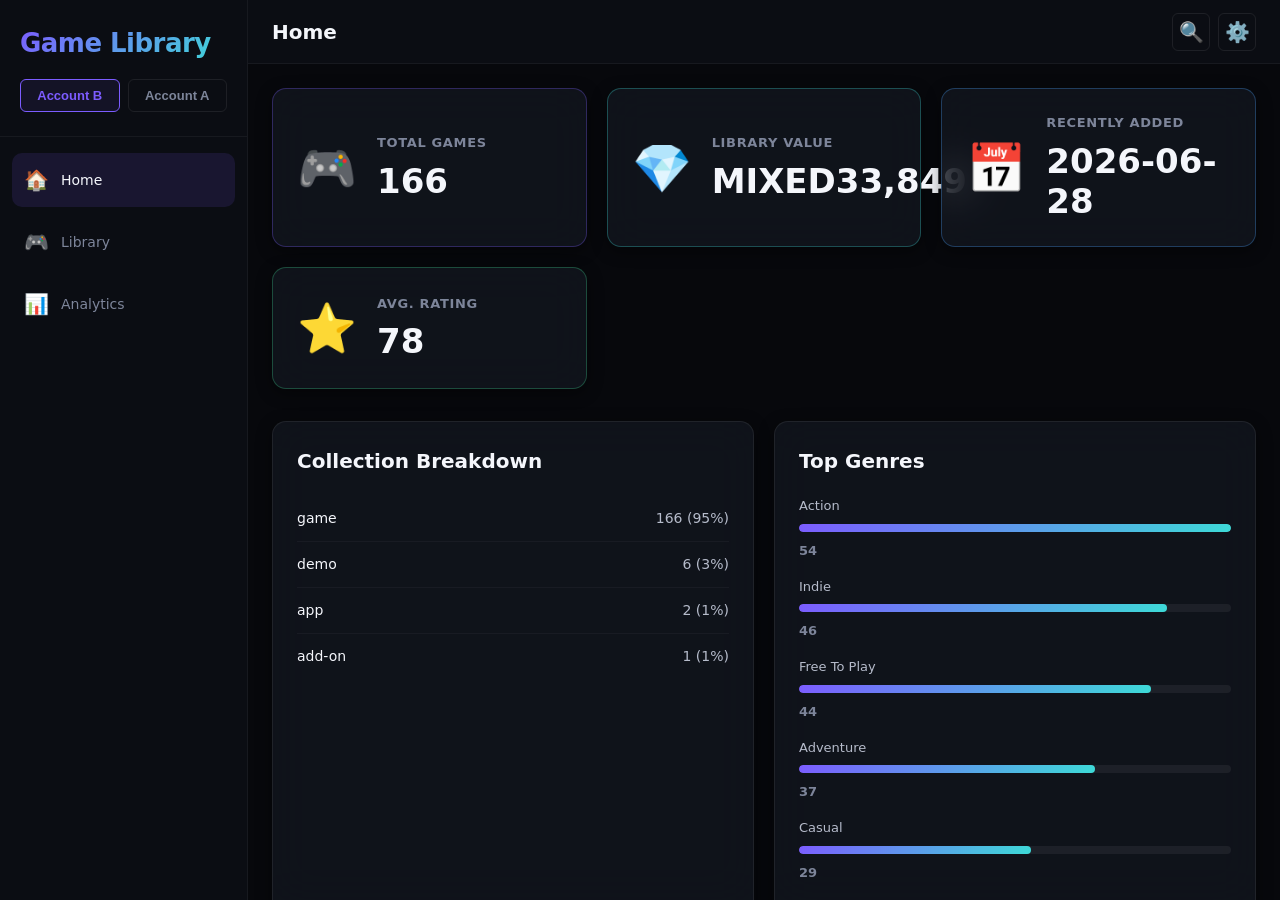
==== app/index.html @ 55d2d99f "Initial project import" ====
<!DOCTYPE html>
<html lang="en">
<head>
  <meta charset="UTF-8">
  <meta name="viewport" content="width=device-width, initial-scale=1.0">
  <title>Game Library Dashboard</title>
  <link rel="stylesheet" href="theme.css">
  <link rel="stylesheet" href="index.css">
  <link rel="stylesheet" href="pages/home.css">
  <link rel="stylesheet" href="pages/library.css">
  <link rel="stylesheet" href="pages/game-detail.css">
</head>
<body>
  <div id="app" class="app">
    <aside class="sidebar">
      <div class="sidebar-header">
        <h1 class="brand">Game Library</h1>
        <div class="account-switcher">
          <button class="account-btn active" data-account="B">Account B</button>
          <button class="account-btn" data-account="A">Account A</button>
        </div>
      </div>
      <nav class="nav">
        <a href="#home" class="nav-link active">
          <span class="nav-icon">🏠</span>
          <span class="nav-label">Home</span>
        </a>
        <a href="#library" class="nav-link">
          <span class="nav-icon">🎮</span>
          <span class="nav-label">Library</span>
        </a>
        <a href="#analytics" class="nav-link">
          <span class="nav-icon">📊</span>
          <span class="nav-label">Analytics</span>
        </a>
      </nav>
    </aside>

    <main class="main">
      <div class="topbar">
        <div class="breadcrumb" id="breadcrumb">Home</div>
        <div class="topbar-actions">
          <button class="icon-btn" id="search-btn" title="Search library">🔍</button>
          <button class="icon-btn" id="filter-btn" title="Filters">⚙️</button>
        </div>
      </div>

      <div class="content" id="content">
        <!-- Pages load here dynamically -->
        <div class="loading">Loading...</div>
      </div>
    </main>
  </div>

  <script type="module" src="services/loader.js"></script>
  <script type="module" src="services/filters.js"></script>
  <script type="module" src="services/analytics.js"></script>
  <script type="module" src="pages/home.js"></script>
  <script type="module" src="pages/library.js"></script>
  <script type="module" src="pages/game-detail.js"></script>
  <script type="module" src="app.js"></script>
</body>
</html>
---- app/theme.css ----
/* ==========================================================================
   Game Library Dashboard - design tokens
   Dark, glass-forward desktop UI. Reference points: Steam Deck OS, Playnite,
   GOG Galaxy, Xbox app.

   One rule encoded directly in these tokens: CURRENT STORE VALUE is the
   primary monetary metric and uses --text-primary at display sizes.
   PURCHASE PRICE is ownership metadata - it renders via --text-faint at
   --fs-micro inside .ownership-panel, deliberately low-prominence.
   ========================================================================== */

:root {
  /* ---- surface ---------------------------------------------------------- */
  --bg-void: #07080c;
  --bg-base: #0b0d13;
  --bg-raised: #11141c;
  --bg-overlay: #161a24;

  /* frosted glass */
  --glass-bg: rgba(22, 26, 36, 0.62);
  --glass-bg-strong: rgba(22, 26, 36, 0.86);
  --glass-border: rgba(255, 255, 255, 0.07);
  --glass-border-hover: rgba(255, 255, 255, 0.14);
  --glass-blur: 20px;
  --glass-blur-heavy: 36px;

  /* ---- accent ----------------------------------------------------------- */
  --accent: #7c5cff;
  --accent-hot: #9b7dff;
  --accent-cool: #3ddad7;
  --accent-gradient: linear-gradient(135deg, #7c5cff 0%, #3ddad7 100%);
  --accent-glow: rgba(124, 92, 255, 0.35);

  /* semantic */
  --ok: #3ecf8e;
  --warn: #f0b132;
  --danger: #f2545b;
  --info: #4aa3ff;

  /* confidence badges (Phase 1 provenance, surfaced in the UI) */
  --conf-high: #3ecf8e;
  --conf-medium: #f0b132;
  --conf-low: #f2545b;

  /* ---- text ------------------------------------------------------------- */
  --text-primary: #f4f6fb;
  --text-secondary: #b6bccb;
  --text-muted: #7d859a;
  --text-faint: #565e73;   /* ownership / de-emphasised metadata only */

  /* ---- type ------------------------------------------------------------- */
  --font-sans: "Inter", "Segoe UI Variable", "Segoe UI", system-ui, -apple-system,
               "Helvetica Neue", Arial, sans-serif;
  --font-mono: "JetBrains Mono", "Cascadia Code", ui-monospace, "SF Mono",
               Consolas, monospace;

  --fs-micro: 11px;
  --fs-xs: 12px;
  --fs-sm: 13px;
  --fs-base: 14px;
  --fs-md: 16px;
  --fs-lg: 20px;
  --fs-xl: 26px;
  --fs-2xl: 34px;
  --fs-display: 44px;

  --lh-tight: 1.15;
  --lh-normal: 1.5;
  --lh-relaxed: 1.65;

  /* ---- space ------------------------------------------------------------ */
  --sp-1: 4px;
  --sp-2: 8px;
  --sp-3: 12px;
  --sp-4: 16px;
  --sp-5: 20px;
  --sp-6: 24px;
  --sp-8: 32px;
  --sp-10: 40px;
  --sp-12: 48px;
  --sp-16: 64px;

  /* ---- radius / shadow -------------------------------------------------- */
  --r-sm: 6px;
  --r-md: 10px;
  --r-lg: 14px;
  --r-xl: 20px;
  --r-full: 999px;

  --shadow-sm: 0 1px 2px rgba(0, 0, 0, 0.4);
  --shadow-md: 0 4px 16px rgba(0, 0, 0, 0.45);
  --shadow-lg: 0 12px 40px rgba(0, 0, 0, 0.55);
  --shadow-glow: 0 0 0 1px var(--accent-glow), 0 8px 32px var(--accent-glow);

  /* ---- motion ----------------------------------------------------------- */
  --ease: cubic-bezier(0.4, 0, 0.2, 1);
  --ease-out: cubic-bezier(0.16, 1, 0.3, 1);
  --t-fast: 120ms;
  --t-base: 180ms;
  --t-slow: 320ms;

  /* ---- layout ----------------------------------------------------------- */
  --sidebar-w: 248px;
  --topbar-h: 64px;
  --content-max: 1680px;
}

/* Respect users who ask for less motion. */
@media (prefers-reduced-motion: reduce) {
  *, *::before, *::after {
    animation-duration: 0.01ms !important;
    animation-iteration-count: 1 !important;
    transition-duration: 0.01ms !important;
    scroll-behavior: auto !important;
  }
}
---- app/index.css ----
/* ==========================================================================
   Layout & base structure
   ========================================================================== */
* {
  box-sizing: border-box;
  margin: 0;
  padding: 0;
}

body {
  font-family: var(--font-sans);
  font-size: var(--fs-base);
  line-height: var(--lh-normal);
  color: var(--text-primary);
  background: var(--bg-void);
  overflow: hidden;
}

.app {
  display: flex;
  height: 100vh;
  width: 100vw;
}

/* ---- sidebar ------------------------------------------------------------- */
.sidebar {
  width: var(--sidebar-w);
  background: var(--bg-base);
  border-right: 1px solid rgba(255, 255, 255, 0.05);
  display: flex;
  flex-direction: column;
  flex-shrink: 0;
}

.sidebar-header {
  padding: var(--sp-6) var(--sp-5);
  border-bottom: 1px solid rgba(255, 255, 255, 0.05);
}

.brand {
  font-size: var(--fs-xl);
  font-weight: 700;
  letter-spacing: -0.02em;
  margin-bottom: var(--sp-4);
  background: var(--accent-gradient);
  -webkit-background-clip: text;
  -webkit-text-fill-color: transparent;
  background-clip: text;
}

.account-switcher {
  display: flex;
  gap: var(--sp-2);
}

.account-btn {
  flex: 1;
  padding: var(--sp-2) var(--sp-3);
  font-size: var(--fs-sm);
  font-weight: 600;
  color: var(--text-muted);
  background: transparent;
  border: 1px solid rgba(255, 255, 255, 0.08);
  border-radius: var(--r-sm);
  cursor: pointer;
  transition: all var(--t-base) var(--ease);
}

.account-btn:hover {
  border-color: var(--glass-border-hover);
  color: var(--text-secondary);
}

.account-btn.active {
  color: var(--accent);
  border-color: var(--accent);
  background: rgba(124, 92, 255, 0.08);
}

/* ---- nav ----------------------------------------------------------------- */
.nav {
  padding: var(--sp-4) var(--sp-3);
}

.nav-link {
  display: flex;
  align-items: center;
  gap: var(--sp-3);
  padding: var(--sp-3);
  margin-bottom: var(--sp-2);
  color: var(--text-muted);
  text-decoration: none;
  border-radius: var(--r-md);
  transition: all var(--t-base) var(--ease);
  font-weight: 500;
}

.nav-link:hover {
  color: var(--text-secondary);
  background: rgba(255, 255, 255, 0.04);
}

.nav-link.active {
  color: var(--text-primary);
  background: rgba(124, 92, 255, 0.12);
}

.nav-icon {
  font-size: var(--fs-lg);
}

/* ---- main ---------------------------------------------------------------- */
.main {
  flex: 1;
  display: flex;
  flex-direction: column;
  overflow: hidden;
}

.topbar {
  height: var(--topbar-h);
  display: flex;
  align-items: center;
  justify-content: space-between;
  padding: 0 var(--sp-6);
  background: var(--bg-base);
  border-bottom: 1px solid rgba(255, 255, 255, 0.05);
  flex-shrink: 0;
}

.breadcrumb {
  font-size: var(--fs-lg);
  font-weight: 600;
  color: var(--text-primary);
}

.topbar-actions {
  display: flex;
  gap: var(--sp-2);
}

.icon-btn {
  width: 38px;
  height: 38px;
  display: flex;
  align-items: center;
  justify-content: center;
  background: transparent;
  border: 1px solid rgba(255, 255, 255, 0.08);
  border-radius: var(--r-sm);
  cursor: pointer;
  font-size: var(--fs-lg);
  transition: all var(--t-base) var(--ease);
}

.icon-btn:hover {
  background: rgba(255, 255, 255, 0.06);
  border-color: var(--glass-border-hover);
}

/* ---- content ------------------------------------------------------------- */
.content {
  flex: 1;
  overflow-y: auto;
  padding: var(--sp-6);
  background: var(--bg-void);
}

.loading {
  display: flex;
  align-items: center;
  justify-content: center;
  height: 100%;
  font-size: var(--fs-lg);
  color: var(--text-muted);
}

/* ---- glassmorphic panels ------------------------------------------------- */
.glass-panel {
  background: var(--glass-bg);
  border: 1px solid var(--glass-border);
  border-radius: var(--r-lg);
  backdrop-filter: blur(var(--glass-blur));
  -webkit-backdrop-filter: blur(var(--glass-blur));
  padding: var(--sp-6);
  box-shadow: var(--shadow-md);
}

.glass-panel-strong {
  background: var(--glass-bg-strong);
  backdrop-filter: blur(var(--glass-blur-heavy));
  -webkit-backdrop-filter: blur(var(--glass-blur-heavy));
}

/* ---- cards --------------------------------------------------------------- */
.card {
  background: var(--bg-raised);
  border: 1px solid rgba(255, 255, 255, 0.06);
  border-radius: var(--r-md);
  padding: var(--sp-5);
  transition: all var(--t-base) var(--ease);
}

.card:hover {
  border-color: var(--glass-border-hover);
  box-shadow: var(--shadow-sm);
}

/* ---- utilities ----------------------------------------------------------- */
.text-faint {
  color: var(--text-faint);
  font-size: var(--fs-micro);
}

.text-muted {
  color: var(--text-muted);
}

.text-gradient {
  background: var(--accent-gradient);
  -webkit-background-clip: text;
  -webkit-text-fill-color: transparent;
  background-clip: text;
}

/* ---- scrollbar ----------------------------------------------------------- */
::-webkit-scrollbar {
  width: 8px;
  height: 8px;
}

::-webkit-scrollbar-track {
  background: transparent;
}

::-webkit-scrollbar-thumb {
  background: rgba(255, 255, 255, 0.12);
  border-radius: var(--r-full);
}

::-webkit-scrollbar-thumb:hover {
  background: rgba(255, 255, 255, 0.18);
}
---- app/pages/home.css ----
/* ==========================================================================
   Home Page Styles
   ========================================================================== */

.home-page {
  max-width: 1600px;
  margin: 0 auto;
}

/* ---- hero cards ---------------------------------------------------------- */
.hero-cards {
  display: grid;
  grid-template-columns: repeat(auto-fit, minmax(280px, 1fr));
  gap: var(--sp-5);
  margin-bottom: var(--sp-8);
}

.hero-card {
  display: flex;
  align-items: center;
  gap: var(--sp-5);
  padding: var(--sp-6);
  transition: all var(--t-base) var(--ease);
}

.hero-card:hover {
  transform: translateY(-2px);
  box-shadow: var(--shadow-lg);
}

.hero-icon {
  font-size: 3rem;
  flex-shrink: 0;
}

.hero-content {
  flex: 1;
}

.hero-title {
  font-size: var(--fs-sm);
  font-weight: 600;
  color: var(--text-muted);
  margin-bottom: var(--sp-2);
  text-transform: uppercase;
  letter-spacing: 0.05em;
}

.hero-value {
  font-size: var(--fs-2xl);
  font-weight: 700;
  color: var(--text-primary);
  line-height: 1.2;
}

.card-primary { border-color: rgba(124, 92, 255, 0.30); }
.card-accent  { border-color: rgba(61, 218, 215, 0.30); }
.card-info    { border-color: rgba(74, 163, 255, 0.30); }
.card-ok      { border-color: rgba(62, 207, 142, 0.30); }

/* ---- widgets ------------------------------------------------------------- */
.widgets {
  display: grid;
  grid-template-columns: repeat(auto-fit, minmax(360px, 1fr));
  gap: var(--sp-5);
}

.widget h3 {
  font-size: var(--fs-lg);
  font-weight: 600;
  color: var(--text-primary);
  margin-bottom: var(--sp-5);
}

/* ---- data list ----------------------------------------------------------- */
.data-list {
  list-style: none;
}

.data-list li {
  display: flex;
  justify-content: space-between;
  align-items: center;
  padding: var(--sp-3) 0;
  border-bottom: 1px solid rgba(255, 255, 255, 0.04);
}

.data-list li:last-child {
  border-bottom: none;
}

.text-secondary {
  color: var(--text-secondary);
  font-weight: 500;
}

/* ---- bar chart ----------------------------------------------------------- */
.bar-chart {
  list-style: none;
}

.bar-item {
  margin-bottom: var(--sp-4);
}

.bar-item:last-child {
  margin-bottom: 0;
}

.bar-label {
  display: block;
  font-size: var(--fs-sm);
  color: var(--text-secondary);
  margin-bottom: var(--sp-2);
}

.bar-track {
  position: relative;
  height: 8px;
  background: rgba(255, 255, 255, 0.06);
  border-radius: var(--r-full);
  overflow: hidden;
  margin-bottom: var(--sp-2);
}

.bar-fill {
  position: absolute;
  top: 0;
  left: 0;
  height: 100%;
  background: var(--accent-gradient);
  border-radius: var(--r-full);
  transition: width var(--t-base) var(--ease);
}

.bar-value {
  font-size: var(--fs-sm);
  color: var(--text-muted);
  font-weight: 600;
}

/* ---- health score -------------------------------------------------------- */
.health-score {
  text-align: center;
  margin-bottom: var(--sp-6);
}

.score-circle {
  width: 120px;
  height: 120px;
  margin: 0 auto var(--sp-3);
  display: flex;
  align-items: center;
  justify-content: center;
  font-size: var(--fs-2xl);
  font-weight: 700;
  color: var(--text-primary);
  background: var(--accent-gradient);
  -webkit-background-clip: text;
  -webkit-text-fill-color: transparent;
  background-clip: text;
  border: 3px solid rgba(124, 92, 255, 0.3);
  border-radius: var(--r-full);
}

.health-stats {
  display: grid;
  grid-template-columns: 1fr 1fr;
  gap: var(--sp-4);
  margin-top: var(--sp-5);
}

.stat {
  text-align: center;
  padding: var(--sp-4);
  background: rgba(255, 255, 255, 0.03);
  border-radius: var(--r-md);
}

.stat-label {
  display: block;
  font-size: var(--fs-xs);
  color: var(--text-muted);
  margin-bottom: var(--sp-2);
  text-transform: uppercase;
  letter-spacing: 0.05em;
}

.stat-value {
  display: block;
  font-size: var(--fs-xl);
  font-weight: 700;
  color: var(--text-primary);
}

.text-warn {
  color: var(--warn);
}

.text-ok {
  color: var(--ok);
}

/* ---- value stats --------------------------------------------------------- */
.value-stats,
.playtime-stats {
  display: flex;
  flex-direction: column;
  gap: var(--sp-4);
}

.stat-row {
  display: flex;
  justify-content: space-between;
  align-items: center;
  padding: var(--sp-3) 0;
  border-bottom: 1px solid rgba(255, 255, 255, 0.04);
}

.stat-row:last-child {
  border-bottom: none;
  padding-bottom: 0;
}

.stat-row span:first-child {
  color: var(--text-secondary);
}

.stat-row span:last-child {
  font-weight: 600;
  color: var(--text-primary);
}

/* Ownership metadata (amount paid) must stay low-prominence. Without this the
   two rules above win on specificity and repaint it as a primary figure. */
.stat-row.text-faint span,
.stat-row.text-faint span:first-child,
.stat-row.text-faint span:last-child {
  color: var(--text-faint);
  font-size: var(--fs-micro);
  font-weight: 400;
}

.stat-big {
  text-align: center;
  padding: var(--sp-6);
  background: rgba(255, 255, 255, 0.03);
  border-radius: var(--r-md);
  margin-bottom: var(--sp-4);
}

.stat-big .value {
  display: block;
  font-size: var(--fs-3xl);
  font-weight: 700;
  background: var(--accent-gradient);
  -webkit-background-clip: text;
  -webkit-text-fill-color: transparent;
  background-clip: text;
  margin-bottom: var(--sp-2);
}

.stat-big .label {
  display: block;
  font-size: var(--fs-sm);
  color: var(--text-muted);
  text-transform: uppercase;
  letter-spacing: 0.05em;
}

/* ---- responsive ---------------------------------------------------------- */
@media (max-width: 1200px) {
  .widgets {
    grid-template-columns: repeat(auto-fit, minmax(300px, 1fr));
  }
}

@media (max-width: 768px) {
  .hero-cards {
    grid-template-columns: 1fr;
  }

  .widgets {
    grid-template-columns: 1fr;
  }
}
---- app/pages/library.css ----
/* ==========================================================================
   Library Page Styles
   ========================================================================== */

.library-page {
  display: flex;
  flex-direction: column;
  height: 100%;
}

/* ---- header -------------------------------------------------------------- */
.library-header {
  display: flex;
  align-items: center;
  gap: var(--sp-4);
  margin-bottom: var(--sp-6);
}

.search-box {
  flex: 1;
  max-width: 500px;
}

.search-box input {
  width: 100%;
  padding: var(--sp-3) var(--sp-4);
  font-size: var(--fs-base);
  color: var(--text-primary);
  background: var(--bg-raised);
  border: 1px solid rgba(255, 255, 255, 0.08);
  border-radius: var(--r-md);
  transition: all var(--t-base) var(--ease);
}

.search-box input:focus {
  outline: none;
  border-color: var(--accent);
  box-shadow: 0 0 0 3px rgba(124, 92, 255, 0.15);
}

.view-switcher {
  display: flex;
  gap: var(--sp-2);
}

.view-btn {
  width: 40px;
  height: 40px;
  display: flex;
  align-items: center;
  justify-content: center;
  font-size: var(--fs-lg);
  color: var(--text-muted);
  background: var(--bg-raised);
  border: 1px solid rgba(255, 255, 255, 0.08);
  border-radius: var(--r-sm);
  cursor: pointer;
  transition: all var(--t-base) var(--ease);
}

.view-btn:hover {
  color: var(--text-secondary);
  border-color: var(--glass-border-hover);
}

.view-btn.active {
  color: var(--accent);
  border-color: var(--accent);
  background: rgba(124, 92, 255, 0.12);
}

.filter-toggle-btn {
  padding: var(--sp-3) var(--sp-4);
  font-size: var(--fs-base);
  font-weight: 600;
  color: var(--text-primary);
  background: var(--bg-raised);
  border: 1px solid rgba(255, 255, 255, 0.08);
  border-radius: var(--r-md);
  cursor: pointer;
  transition: all var(--t-base) var(--ease);
}

.filter-toggle-btn:hover {
  border-color: var(--glass-border-hover);
}

/* ---- body ---------------------------------------------------------------- */
.library-body {
  display: flex;
  gap: var(--sp-6);
  flex: 1;
  overflow: hidden;
}

/* ---- filters ------------------------------------------------------------- */
.filters {
  width: 280px;
  height: fit-content;
  max-height: calc(100vh - 200px);
  overflow-y: auto;
  flex-shrink: 0;
  transition: all var(--t-base) var(--ease);
}

.filters.collapsed {
  display: none;
}

.filters h3 {
  font-size: var(--fs-lg);
  font-weight: 600;
  color: var(--text-primary);
  margin-bottom: var(--sp-5);
}

.filter-group {
  margin-bottom: var(--sp-5);
  padding-bottom: var(--sp-5);
  border-bottom: 1px solid rgba(255, 255, 255, 0.05);
}

.filter-group:last-of-type {
  border-bottom: none;
}

.filter-group label {
  display: block;
  font-size: var(--fs-sm);
  font-weight: 600;
  color: var(--text-secondary);
  margin-bottom: var(--sp-3);
}

.filter-group select,
.filter-group input[type="number"] {
  width: 100%;
  padding: var(--sp-2) var(--sp-3);
  font-size: var(--fs-sm);
  color: var(--text-primary);
  background: var(--bg-raised);
  border: 1px solid rgba(255, 255, 255, 0.08);
  border-radius: var(--r-sm);
  transition: all var(--t-base) var(--ease);
}

.filter-group select:focus,
.filter-group input:focus {
  outline: none;
  border-color: var(--accent);
}

.checkbox-list {
  display: flex;
  flex-direction: column;
  gap: var(--sp-2);
  max-height: 200px;
  overflow-y: auto;
}

.checkbox-list label {
  display: flex;
  align-items: center;
  gap: var(--sp-2);
  font-size: var(--fs-sm);
  font-weight: 400;
  color: var(--text-secondary);
  cursor: pointer;
  padding: var(--sp-2);
  border-radius: var(--r-sm);
  transition: all var(--t-base) var(--ease);
}

.checkbox-list label:hover {
  background: rgba(255, 255, 255, 0.03);
}

.checkbox-list input[type="checkbox"] {
  width: 16px;
  height: 16px;
  cursor: pointer;
}

.range-inputs {
  display: flex;
  align-items: center;
  gap: var(--sp-2);
}

.range-inputs input {
  flex: 1;
}

.range-inputs span {
  color: var(--text-muted);
}

.btn-secondary {
  width: 100%;
  padding: var(--sp-3);
  font-size: var(--fs-sm);
  font-weight: 600;
  color: var(--text-secondary);
  background: transparent;
  border: 1px solid rgba(255, 255, 255, 0.08);
  border-radius: var(--r-md);
  cursor: pointer;
  transition: all var(--t-base) var(--ease);
}

.btn-secondary:hover {
  color: var(--text-primary);
  border-color: var(--glass-border-hover);
  background: rgba(255, 255, 255, 0.04);
}

/* ---- library grid -------------------------------------------------------- */
.library-grid {
  flex: 1;
  overflow-y: auto;
  padding-right: var(--sp-2);
}

.library-grid.view-grid {
  display: grid;
  grid-template-columns: repeat(auto-fill, minmax(220px, 1fr));
  gap: var(--sp-5);
  align-content: start;
}

.library-grid.view-list {
  display: flex;
  flex-direction: column;
  gap: var(--sp-3);
}

.library-grid.view-compact {
  display: flex;
  flex-direction: column;
  gap: var(--sp-2);
}

.no-results {
  grid-column: 1 / -1;
  text-align: center;
  padding: var(--sp-12);
  color: var(--text-muted);
  font-size: var(--fs-lg);
}

/* ---- game cards ---------------------------------------------------------- */
.game-card {
  cursor: pointer;
  transition: all var(--t-base) var(--ease);
  overflow: hidden;
}

.game-card:hover {
  transform: translateY(-4px);
  box-shadow: var(--shadow-lg);
  border-color: var(--glass-border-hover);
}

.view-grid .game-card {
  display: flex;
  flex-direction: column;
}

.view-list .game-card,
.view-compact .game-card {
  display: flex;
  flex-direction: row;
  align-items: center;
  gap: var(--sp-4);
}

.game-cover {
  position: relative;
  width: 100%;
  aspect-ratio: 3 / 4;
  background-size: cover;
  background-position: center;
  background-color: var(--bg-overlay);
  border-radius: var(--r-md);
  overflow: hidden;
}

.view-grid .game-cover {
  margin-bottom: var(--sp-3);
}

.view-list .game-cover,
.view-compact .game-cover {
  width: 120px;
  height: 160px;
  flex-shrink: 0;
}

.view-compact .game-cover {
  width: 80px;
  height: 106px;
}

.rating-badge {
  position: absolute;
  top: var(--sp-2);
  right: var(--sp-2);
  padding: var(--sp-1) var(--sp-2);
  font-size: var(--fs-xs);
  font-weight: 700;
  color: var(--text-primary);
  background: rgba(0, 0, 0, 0.75);
  backdrop-filter: blur(8px);
  border-radius: var(--r-sm);
}

.game-info {
  display: flex;
  flex-direction: column;
  flex: 1;
}

.game-title {
  font-size: var(--fs-base);
  font-weight: 600;
  color: var(--text-primary);
  margin-bottom: var(--sp-2);
  overflow: hidden;
  text-overflow: ellipsis;
  display: -webkit-box;
  -webkit-line-clamp: 2;
  -webkit-box-orient: vertical;
}

.view-compact .game-title {
  font-size: var(--fs-sm);
  -webkit-line-clamp: 1;
}

.game-meta {
  font-size: var(--fs-xs);
  color: var(--text-muted);
  margin-bottom: var(--sp-3);
  overflow: hidden;
  text-overflow: ellipsis;
  white-space: nowrap;
}

.view-compact .game-meta {
  display: none;
}

.game-footer {
  display: flex;
  justify-content: space-between;
  align-items: center;
  margin-top: auto;
}

.game-platform {
  font-size: var(--fs-xs);
  color: var(--text-secondary);
}

.price {
  font-size: var(--fs-sm);
  font-weight: 700;
  color: var(--text-primary);
}

/* ---- responsive ---------------------------------------------------------- */
@media (max-width: 1200px) {
  .library-grid.view-grid {
    grid-template-columns: repeat(auto-fill, minmax(180px, 1fr));
  }
}

@media (max-width: 768px) {
  .filters {
    position: fixed;
    top: var(--topbar-h);
    left: var(--sidebar-w);
    right: 0;
    bottom: 0;
    z-index: 100;
    max-height: none;
    background: var(--bg-base);
  }

  .filters.collapsed {
    display: none;
  }

  .library-grid.view-grid {
    grid-template-columns: repeat(auto-fill, minmax(150px, 1fr));
  }
}
---- app/pages/game-detail.css ----
/* ==========================================================================
   Game Detail Page

   The monetary hierarchy is enforced here, not left to the markup:
   .price-primary uses display type at --text-primary, while .ownership-panel
   is capped at --fs-micro / --text-faint no matter what it contains.
   ========================================================================== */

.detail-page {
  max-width: var(--content-max);
  margin: 0 auto;
  padding-bottom: var(--sp-12);
}

.detail-missing {
  display: flex;
  flex-direction: column;
  align-items: center;
  justify-content: center;
  gap: var(--sp-5);
  height: 60vh;
  color: var(--text-muted);
}

.detail-missing .btn-secondary {
  width: auto;
  padding: var(--sp-3) var(--sp-6);
  text-decoration: none;
  display: inline-block;
}

/* ---- hero ---------------------------------------------------------------- */
.detail-hero {
  position: relative;
  margin: calc(var(--sp-6) * -1) calc(var(--sp-6) * -1) var(--sp-8);
  padding: var(--sp-12) var(--sp-6) var(--sp-8);
  background-color: var(--bg-base);
  background-size: cover;
  background-position: center 22%;
  border-bottom: 1px solid rgba(255, 255, 255, 0.05);
}

.detail-hero-inner {
  display: flex;
  align-items: flex-end;
  gap: var(--sp-8);
  max-width: var(--content-max);
  margin: 0 auto;
}

.detail-cover {
  width: 200px;
  aspect-ratio: 3 / 4;
  flex-shrink: 0;
  background-size: cover;
  background-position: center;
  background-color: var(--bg-overlay);
  border-radius: var(--r-lg);
  box-shadow: var(--shadow-lg);
  border: 1px solid var(--glass-border);
}

.detail-headline h1 {
  font-size: var(--fs-display);
  font-weight: 700;
  line-height: var(--lh-tight);
  letter-spacing: -0.02em;
  margin-bottom: var(--sp-3);
}

.detail-byline {
  font-size: var(--fs-md);
  color: var(--text-secondary);
  margin-bottom: var(--sp-4);
}

.detail-chips {
  display: flex;
  flex-wrap: wrap;
  gap: var(--sp-2);
  margin-bottom: var(--sp-4);
}

.chip {
  padding: var(--sp-1) var(--sp-3);
  font-size: var(--fs-xs);
  font-weight: 600;
  color: var(--text-secondary);
  background: var(--glass-bg-strong);
  border: 1px solid var(--glass-border);
  border-radius: var(--r-full);
  backdrop-filter: blur(var(--glass-blur));
}

.chip-store { color: var(--accent-cool); }
.chip-rating { color: var(--ok); }
.chip-conf.conf-high { color: var(--conf-high); border-color: rgba(62, 207, 142, 0.35); }
.chip-conf.conf-medium { color: var(--conf-medium); border-color: rgba(240, 177, 50, 0.35); }
.chip-conf.conf-low { color: var(--conf-low); border-color: rgba(242, 84, 91, 0.35); }

.detail-tags {
  display: flex;
  flex-wrap: wrap;
  gap: var(--sp-2);
}

.tag {
  padding: var(--sp-1) var(--sp-2);
  font-size: var(--fs-xs);
  color: var(--text-muted);
  background: rgba(255, 255, 255, 0.04);
  border-radius: var(--r-sm);
}

/* ---- columns ------------------------------------------------------------- */
.detail-columns {
  display: grid;
  grid-template-columns: minmax(0, 1fr) 340px;
  gap: var(--sp-6);
  align-items: start;
}

.detail-main,
.detail-side {
  display: flex;
  flex-direction: column;
  gap: var(--sp-5);
  min-width: 0;
}

.detail-block h3 {
  font-size: var(--fs-lg);
  font-weight: 600;
  margin-bottom: var(--sp-4);
}

.detail-summary {
  font-size: var(--fs-md);
  line-height: var(--lh-relaxed);
  color: var(--text-secondary);
  margin-bottom: var(--sp-4);
}

.detail-about {
  font-size: var(--fs-sm);
  line-height: var(--lh-relaxed);
  color: var(--text-muted);
}

.detail-footnote {
  margin-top: var(--sp-4);
  font-size: var(--fs-xs);
  color: var(--text-muted);
  font-style: italic;
}

/* Any field the pipeline could not confirm. Never styled as a real value. */
.unverified {
  font-size: var(--fs-xs);
  font-style: italic;
  color: var(--warn);
  opacity: 0.85;
}

/* ---- ratings ------------------------------------------------------------- */
.rating-rows {
  display: flex;
  flex-direction: column;
  gap: var(--sp-3);
}

.rating-row {
  display: grid;
  grid-template-columns: 150px minmax(0, 1fr) 40px;
  align-items: center;
  gap: var(--sp-3);
}

.rating-name {
  font-size: var(--fs-sm);
  color: var(--text-secondary);
}

.rating-track {
  height: 6px;
  background: rgba(255, 255, 255, 0.06);
  border-radius: var(--r-full);
  overflow: hidden;
}

.rating-fill {
  height: 100%;
  background: var(--accent-gradient);
  border-radius: var(--r-full);
}

.rating-num {
  font-size: var(--fs-sm);
  font-weight: 700;
  text-align: right;
}

.rating-none {
  grid-column: 2 / -1;
  font-size: var(--fs-xs);
  font-style: italic;
  color: var(--text-faint);
}

.rating-note {
  font-size: var(--fs-xs);
  color: var(--text-faint);
  margin-left: 150px;
  padding-left: var(--sp-3);
}

/* ---- features ------------------------------------------------------------ */
.feature-grid {
  list-style: none;
  display: grid;
  grid-template-columns: repeat(auto-fill, minmax(200px, 1fr));
  gap: var(--sp-3);
}

.feature-grid li {
  display: flex;
  align-items: center;
  gap: var(--sp-2);
  font-size: var(--fs-sm);
  color: var(--text-secondary);
}

.feature-tick {
  color: var(--ok);
  font-weight: 700;
}

/* ---- gallery ------------------------------------------------------------- */
.gallery {
  display: grid;
  grid-template-columns: repeat(auto-fill, minmax(220px, 1fr));
  gap: var(--sp-3);
}

.gallery-shot {
  aspect-ratio: 16 / 9;
  background-size: cover;
  background-position: center;
  background-color: var(--bg-overlay);
  border-radius: var(--r-md);
  border: 1px solid var(--glass-border);
  transition: transform var(--t-base) var(--ease);
}

.gallery-shot:hover {
  transform: scale(1.02);
}

/* ---- pricing (PRIMARY monetary metric) ----------------------------------- */
.price-primary {
  font-size: var(--fs-display);
  font-weight: 700;
  line-height: var(--lh-tight);
  letter-spacing: -0.02em;
  color: var(--text-primary);
}

.price-strike {
  font-size: var(--fs-sm);
  color: var(--text-faint);
  text-decoration: line-through;
  margin-top: var(--sp-1);
}

.price-rows,
.fact-rows {
  display: grid;
  grid-template-columns: auto minmax(0, 1fr);
  gap: var(--sp-2) var(--sp-4);
  margin-top: var(--sp-5);
}

.price-rows dt,
.fact-rows dt {
  font-size: var(--fs-xs);
  color: var(--text-muted);
  text-transform: uppercase;
  letter-spacing: 0.04em;
}

.price-rows dd,
.fact-rows dd {
  font-size: var(--fs-sm);
  color: var(--text-secondary);
  text-align: right;
  overflow-wrap: anywhere;
}

/* ---- ownership (LOWEST prominence on the page) --------------------------- */
.ownership-panel {
  margin-top: var(--sp-10);
  padding: var(--sp-4) var(--sp-5);
  border-top: 1px solid rgba(255, 255, 255, 0.04);
  opacity: 0.7;
}

.ownership-panel h4 {
  font-size: var(--fs-micro);
  font-weight: 600;
  text-transform: uppercase;
  letter-spacing: 0.08em;
  color: var(--text-faint);
  margin-bottom: var(--sp-3);
}

.ownership-panel dl {
  display: flex;
  flex-wrap: wrap;
  gap: var(--sp-2) var(--sp-6);
}

/* Both terms and values are pinned faint/micro so no future edit can
   accidentally promote purchase price into a headline figure. */
.ownership-panel dt,
.ownership-panel dd {
  font-size: var(--fs-micro);
  font-weight: 400;
  color: var(--text-faint);
}

.ownership-panel dt::after {
  content: ':';
  margin-right: var(--sp-1);
}

.ownership-panel dd {
  margin-right: var(--sp-4);
}

.ownership-panel .mono {
  font-family: var(--font-mono);
}

/* ---- responsive ---------------------------------------------------------- */
@media (max-width: 1100px) {
  .detail-columns {
    grid-template-columns: minmax(0, 1fr);
  }

  .rating-row {
    grid-template-columns: 120px minmax(0, 1fr) 36px;
  }

  .rating-note {
    margin-left: 120px;
  }
}

@media (max-width: 768px) {
  .detail-hero-inner {
    flex-direction: column;
    align-items: flex-start;
    gap: var(--sp-5);
  }

  .detail-cover {
    width: 140px;
  }

  .detail-headline h1 {
    font-size: var(--fs-2xl);
  }
}
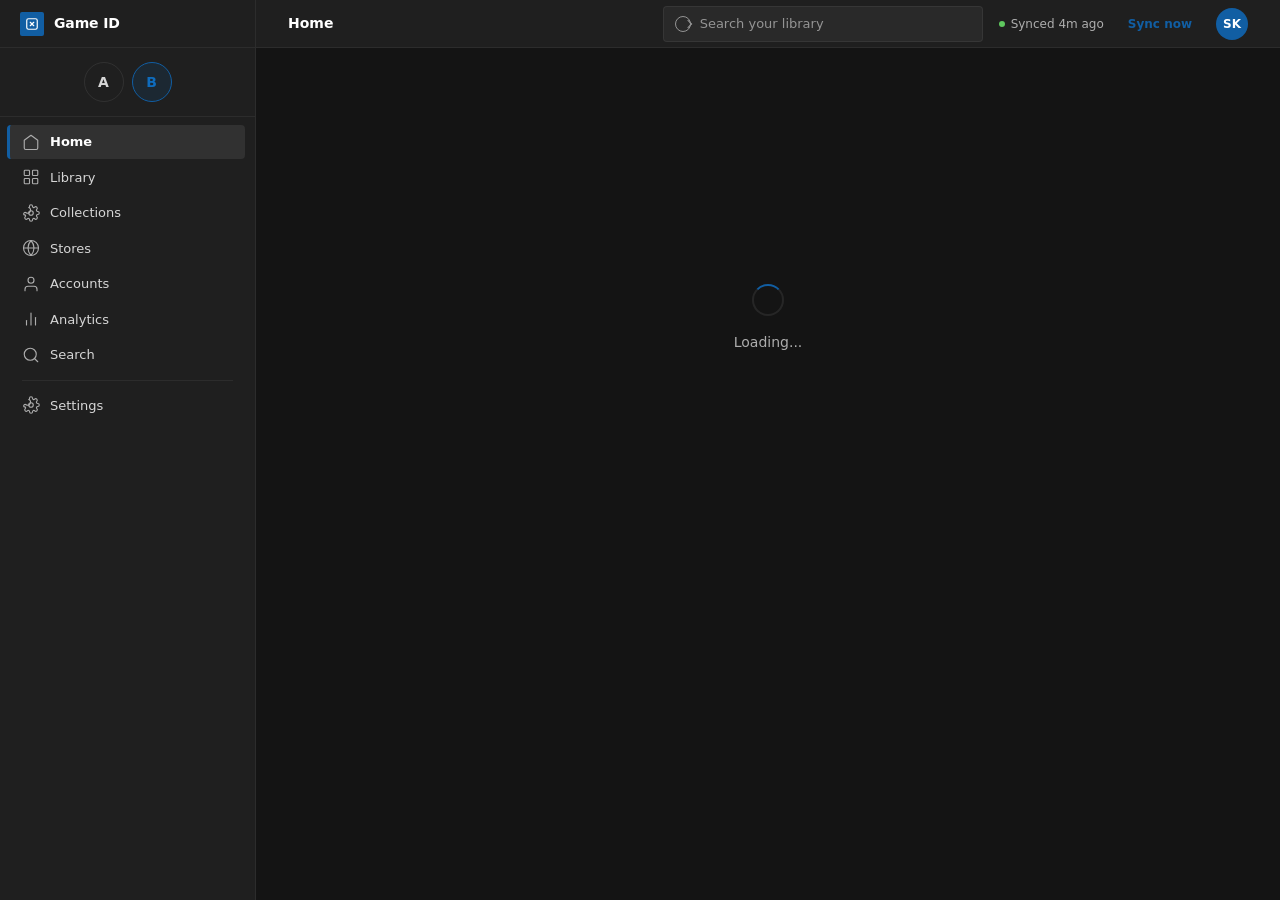
==== commit 1b727a46: "feat: Analytics & Settings pages, Settings account selector fix, remove personal data from repo - Ad" ====
--- a/app/index.html
+++ b/app/index.html
@@ -1,63 +1,98 @@
 <!DOCTYPE html>
-<html lang="en">
+<html lang="en" data-theme="dark">
 <head>
   <meta charset="UTF-8">
   <meta name="viewport" content="width=device-width, initial-scale=1.0">
-  <title>Game Library Dashboard</title>
+  <title>Game ID</title>
   <link rel="stylesheet" href="theme.css">
   <link rel="stylesheet" href="index.css">
   <link rel="stylesheet" href="pages/home.css">
   <link rel="stylesheet" href="pages/library.css">
   <link rel="stylesheet" href="pages/game-detail.css">
+  <link rel="stylesheet" href="pages/analytics.css">
+  <link rel="stylesheet" href="pages/accounts.css">
+  <link rel="stylesheet" href="pages/stores.css">
+  <link rel="stylesheet" href="pages/collections.css">
+  <link rel="stylesheet" href="pages/settings.css">
+  <link rel="stylesheet" href="pages/search.css">
 </head>
 <body>
   <div id="app" class="app">
+    <!-- ===== Sidebar ===== -->
     <aside class="sidebar">
-      <div class="sidebar-header">
-        <h1 class="brand">Game Library</h1>
-        <div class="account-switcher">
-          <button class="account-btn active" data-account="B">Account B</button>
-          <button class="account-btn" data-account="A">Account A</button>
+      <div class="sidebar-brand">
+        <div class="logo">
+          <svg viewBox="0 0 24 24"><rect x="3" y="3" width="18" height="18" rx="3" ry="3"/><line x1="9" y1="9" x2="15" y2="15"/><line x1="15" y1="9" x2="9" y2="15"/></svg>
         </div>
+        <span class="name">Game ID</span>
       </div>
+
+      <div class="account-switcher">
+        <button class="account-btn" data-account="A">A</button>
+        <button class="account-btn active" data-account="B">B</button>
+      </div>
+
       <nav class="nav">
-        <a href="#home" class="nav-link active">
-          <span class="nav-icon">🏠</span>
-          <span class="nav-label">Home</span>
+        <a href="#home" class="nav-link active" data-route="home">
+          <span class="nav-icon"><svg viewBox="0 0 24 24"><path d="M3 9.75L12 3l9 6.75V20a2 2 0 01-2 2H5a2 2 0 01-2-2V9.75z"/></svg></span>
+          Home
         </a>
-        <a href="#library" class="nav-link">
-          <span class="nav-icon">🎮</span>
-          <span class="nav-label">Library</span>
+        <a href="#library" class="nav-link" data-route="library">
+          <span class="nav-icon"><svg viewBox="0 0 24 24"><rect x="3" y="3" width="7" height="7" rx="1"/><rect x="14" y="3" width="7" height="7" rx="1"/><rect x="3" y="14" width="7" height="7" rx="1"/><rect x="14" y="14" width="7" height="7" rx="1"/></svg></span>
+          Library
         </a>
-        <a href="#analytics" class="nav-link">
-          <span class="nav-icon">📊</span>
-          <span class="nav-label">Analytics</span>
+        <a href="#collections" class="nav-link" data-route="collections">
+          <span class="nav-icon"><svg viewBox="0 0 24 24"><circle cx="12" cy="12" r="3"/><path d="M19.4 15a1.65 1.65 0 00.33 1.82l.06.06a2 2 0 01-2.83 2.83l-.06-.06a1.65 1.65 0 00-1.82-.33 1.65 1.65 0 00-1 1.51V21a2 2 0 01-4 0v-.09A1.65 1.65 0 009 19.4a1.65 1.65 0 00-1.82.33l-.06.06a2 2 0 01-2.83-2.83l.06-.06A1.65 1.65 0 004.68 15a1.65 1.65 0 00-1.82-.33l-.06-.06a2 2 0 012.83-2.83l.06.06A1.65 1.65 0 009 4.68a1.65 1.65 0 001-1.51V3a2 2 0 014 0v.09a1.65 1.65 0 001 1.51 1.65 1.65 0 001.82-.33l.06-.06a2 2 0 012.83 2.83l-.06.06A1.65 1.65 0 0019.4 9a1.65 1.65 0 001.51 1H21a2 2 0 010 4h-.09a1.65 1.65 0 00-1.51 1z"/></svg></span>
+          Collections
+        </a>
+        <a href="#stores" class="nav-link" data-route="stores">
+          <span class="nav-icon"><svg viewBox="0 0 24 24"><circle cx="12" cy="12" r="10"/><path d="M2 12h20M12 2a15.3 15.3 0 014 10 15.3 15.3 0 01-4 10 15.3 15.3 0 01-4-10 15.3 15.3 0 014-10z"/></svg></span>
+          Stores
+        </a>
+        <a href="#accounts" class="nav-link" data-route="accounts">
+          <span class="nav-icon"><svg viewBox="0 0 24 24"><path d="M20 21v-2a4 4 0 00-4-4H8a4 4 0 00-4 4v2"/><circle cx="12" cy="7" r="4"/></svg></span>
+          Accounts
+        </a>
+        <a href="#analytics" class="nav-link" data-route="analytics">
+          <span class="nav-icon"><svg viewBox="0 0 24 24"><line x1="18" y1="20" x2="18" y2="10"/><line x1="12" y1="20" x2="12" y2="4"/><line x1="6" y1="20" x2="6" y2="14"/></svg></span>
+          Analytics
+        </a>
+        <a href="#search" class="nav-link" data-route="search">
+          <span class="nav-icon"><svg viewBox="0 0 24 24"><circle cx="11" cy="11" r="8"/><line x1="21" y1="21" x2="16.65" y2="16.65"/></svg></span>
+          Search
+        </a>
+
+        <div class="nav-divider"></div>
+
+        <a href="#settings" class="nav-link" data-route="settings">
+          <span class="nav-icon"><svg viewBox="0 0 24 24"><circle cx="12" cy="12" r="3"/><path d="M19.4 15a1.65 1.65 0 00.33 1.82l.06.06a2 2 0 01-2.83 2.83l-.06-.06a1.65 1.65 0 00-1.82-.33 1.65 1.65 0 00-1 1.51V21a2 2 0 01-4 0v-.09A1.65 1.65 0 009 19.4a1.65 1.65 0 00-1.82.33l-.06.06a2 2 0 01-2.83-2.83l.06-.06A1.65 1.65 0 004.68 15a1.65 1.65 0 00-1.82-.33l-.06-.06a2 2 0 012.83-2.83l.06.06A1.65 1.65 0 009 4.68a1.65 1.65 0 001-1.51V3a2 2 0 014 0v.09a1.65 1.65 0 001 1.51 1.65 1.65 0 001.82-.33l.06-.06a2 2 0 012.83 2.83l-.06.06A1.65 1.65 0 0019.4 9a1.65 1.65 0 001.51 1H21a2 2 0 010 4h-.09a1.65 1.65 0 00-1.51 1z"/></svg></span>
+          Settings
         </a>
       </nav>
     </aside>
 
+    <!-- ===== Main ===== -->
     <main class="main">
-      <div class="topbar">
+      <header class="topbar">
         <div class="breadcrumb" id="breadcrumb">Home</div>
-        <div class="topbar-actions">
-          <button class="icon-btn" id="search-btn" title="Search library">🔍</button>
-          <button class="icon-btn" id="filter-btn" title="Filters">⚙️</button>
+        <div class="topbar-right">
+          <div class="topbar-search">
+            <input type="text" id="topbar-search" placeholder="Search your library">
+          </div>
+          <div class="sync-status">
+            <span class="sync-dot"></span>
+            <span>Synced 4m ago</span>
+          </div>
+          <button class="sync-btn">Sync now</button>
+          <div class="user-avatar">SK</div>
         </div>
-      </div>
-
+      </header>
       <div class="content" id="content">
-        <!-- Pages load here dynamically -->
-        <div class="loading">Loading...</div>
+        <div class="loading"><div class="spinner"></div>Loading...</div>
       </div>
     </main>
   </div>
 
-  <script type="module" src="services/loader.js"></script>
-  <script type="module" src="services/filters.js"></script>
-  <script type="module" src="services/analytics.js"></script>
-  <script type="module" src="pages/home.js"></script>
-  <script type="module" src="pages/library.js"></script>
-  <script type="module" src="pages/game-detail.js"></script>
   <script type="module" src="app.js"></script>
 </body>
 </html>
--- a/app/theme.css
+++ b/app/theme.css
@@ -1,116 +1,161 @@
 /* ==========================================================================
-   Game Library Dashboard - design tokens
-   Dark, glass-forward desktop UI. Reference points: Steam Deck OS, Playnite,
-   GOG Galaxy, Xbox app.
-
-   One rule encoded directly in these tokens: CURRENT STORE VALUE is the
-   primary monetary metric and uses --text-primary at display sizes.
-   PURCHASE PRICE is ownership metadata - it renders via --text-faint at
-   --fs-micro inside .ownership-panel, deliberately low-prominence.
+   Game ID — Fluent 2 Design Tokens
+   Dark primary, Light fully supported via data-theme attribute.
+   All values from CLAUDE.md § Variables & § Semantic colour ladder.
    ========================================================================== */
 
+/* ---- Primitives ---------------------------------------------------------- */
 :root {
-  /* ---- surface ---------------------------------------------------------- */
-  --bg-void: #07080c;
-  --bg-base: #0b0d13;
-  --bg-raised: #11141c;
-  --bg-overlay: #161a24;
-
-  /* frosted glass */
-  --glass-bg: rgba(22, 26, 36, 0.62);
-  --glass-bg-strong: rgba(22, 26, 36, 0.86);
-  --glass-border: rgba(255, 255, 255, 0.07);
-  --glass-border-hover: rgba(255, 255, 255, 0.14);
-  --glass-blur: 20px;
-  --glass-blur-heavy: 36px;
-
-  /* ---- accent ----------------------------------------------------------- */
-  --accent: #7c5cff;
-  --accent-hot: #9b7dff;
-  --accent-cool: #3ddad7;
-  --accent-gradient: linear-gradient(135deg, #7c5cff 0%, #3ddad7 100%);
-  --accent-glow: rgba(124, 92, 255, 0.35);
-
-  /* semantic */
-  --ok: #3ecf8e;
-  --warn: #f0b132;
-  --danger: #f2545b;
-  --info: #4aa3ff;
-
-  /* confidence badges (Phase 1 provenance, surfaced in the UI) */
-  --conf-high: #3ecf8e;
-  --conf-medium: #f0b132;
-  --conf-low: #f2545b;
-
-  /* ---- text ------------------------------------------------------------- */
-  --text-primary: #f4f6fb;
-  --text-secondary: #b6bccb;
-  --text-muted: #7d859a;
-  --text-faint: #565e73;   /* ownership / de-emphasised metadata only */
-
-  /* ---- type ------------------------------------------------------------- */
-  --font-sans: "Inter", "Segoe UI Variable", "Segoe UI", system-ui, -apple-system,
-               "Helvetica Neue", Arial, sans-serif;
-  --font-mono: "JetBrains Mono", "Cascadia Code", ui-monospace, "SF Mono",
-               Consolas, monospace;
-
-  --fs-micro: 11px;
-  --fs-xs: 12px;
-  --fs-sm: 13px;
-  --fs-base: 14px;
-  --fs-md: 16px;
-  --fs-lg: 20px;
-  --fs-xl: 26px;
-  --fs-2xl: 34px;
-  --fs-display: 44px;
-
-  --lh-tight: 1.15;
-  --lh-normal: 1.5;
-  --lh-relaxed: 1.65;
-
-  /* ---- space ------------------------------------------------------------ */
-  --sp-1: 4px;
-  --sp-2: 8px;
-  --sp-3: 12px;
-  --sp-4: 16px;
-  --sp-5: 20px;
-  --sp-6: 24px;
-  --sp-8: 32px;
-  --sp-10: 40px;
-  --sp-12: 48px;
-  --sp-16: 64px;
-
-  /* ---- radius / shadow -------------------------------------------------- */
-  --r-sm: 6px;
-  --r-md: 10px;
-  --r-lg: 14px;
-  --r-xl: 20px;
-  --r-full: 999px;
-
-  --shadow-sm: 0 1px 2px rgba(0, 0, 0, 0.4);
-  --shadow-md: 0 4px 16px rgba(0, 0, 0, 0.45);
-  --shadow-lg: 0 12px 40px rgba(0, 0, 0, 0.55);
-  --shadow-glow: 0 0 0 1px var(--accent-glow), 0 8px 32px var(--accent-glow);
-
-  /* ---- motion ----------------------------------------------------------- */
-  --ease: cubic-bezier(0.4, 0, 0.2, 1);
-  --ease-out: cubic-bezier(0.16, 1, 0.3, 1);
-  --t-fast: 120ms;
-  --t-base: 180ms;
-  --t-slow: 320ms;
-
-  /* ---- layout ----------------------------------------------------------- */
-  --sidebar-w: 248px;
-  --topbar-h: 64px;
-  --content-max: 1680px;
+  --alpha-white-04: rgba(255,255,255,0.04);
+  --alpha-white-06: rgba(255,255,255,0.06);
+  --alpha-white-08: rgba(255,255,255,0.08);
+  --alpha-white-12: rgba(255,255,255,0.12);
+  --alpha-white-16: rgba(255,255,255,0.16);
+  --alpha-black-04: rgba(0,0,0,0.04);
+  --alpha-black-06: rgba(0,0,0,0.06);
+  --alpha-black-08: rgba(0,0,0,0.08);
+  --alpha-black-12: rgba(0,0,0,0.12);
 }
 
-/* Respect users who ask for less motion. */
-@media (prefers-reduced-motion: reduce) {
-  *, *::before, *::after {
-    animation-duration: 0.01ms !important;
-    animation-iteration-count: 1 !important;
-    transition-duration: 0.01ms !important;
-    scroll-behavior: auto !important;
-  }
+/* ---- Dark (default) ------------------------------------------------------ */
+[data-theme="dark"], :root {
+  --bg-canvas: #141414;
+  --bg-layer: #1f1f1f;
+  --bg-subtle: #292929;
+  --bg-layer-hover: #292929;
+  --bg-layer-selected: #333333;
+  --bg-disabled: #242424;
+  --bg-media: #767676;
+  --bg-chip: rgba(255,255,255,0.08);
+  --bg-nav-hover: rgba(255,255,255,0.08);
+  --bg-overlay-hover: rgba(255,255,255,0.08);
+  --bg-skeleton: rgba(255,255,255,0.12);
+
+  --fg-primary: #ffffff;
+  --fg-secondary: #d6d6d6;
+  --fg-tertiary: #adadad;
+  --fg-quaternary: #949494;
+  --fg-disabled: #5c5c5c;
+
+  --brand-rest: #115ea3;
+  --brand-hover: #0f6cbd;
+  --brand-pressed: #0f548c;
+  --brand-selected: #77b7f7;
+
+  --stroke-divider: rgba(255,255,255,0.06);
+  --stroke-subtle: rgba(255,255,255,0.08);
+  --stroke-default: #424242;
+  --stroke-strong: #666666;
+  --stroke-control: #767676;
+  --stroke-focus-outer: #ffffff;
+  --stroke-focus-inner: #141414;
+
+  --status-success-fg: #5ec75e;
+  --status-caution-fg: #f2c661;
+  --status-danger-fg: #e37d80;
+  --status-danger-fg-strong: #efa3a6;
+  --status-info-fg: #479ef5;
+
+  --conf-high: #5ec75e;
+  --conf-medium: #f2c661;
+  --conf-low: #efa3a6;
+  --conf-empty: #767676;
+
+  --scrollbar-thumb: rgba(255,255,255,0.15);
+  --scrollbar-thumb-hover: rgba(255,255,255,0.22);
 }
+
+/* ---- Light --------------------------------------------------------------- */
+[data-theme="light"] {
+  --bg-canvas: #f0f0f0;
+  --bg-layer: #ffffff;
+  --bg-subtle: #e6e6e6;
+  --bg-layer-hover: #fafafa;
+  --bg-layer-selected: #d6d6d6;
+  --bg-disabled: #f0f0f0;
+  --bg-media: #767676;
+  --bg-chip: rgba(0,0,0,0.06);
+  --bg-nav-hover: rgba(0,0,0,0.06);
+  --bg-overlay-hover: rgba(0,0,0,0.06);
+  --bg-skeleton: rgba(0,0,0,0.12);
+
+  --fg-primary: #1f1f1f;
+  --fg-secondary: #424242;
+  --fg-tertiary: #5c5c5c;
+  --fg-quaternary: #666666;
+  --fg-disabled: #adadad;
+
+  --brand-rest: #0f6cbd;
+  --brand-hover: #115ea3;
+  --brand-pressed: #0f548c;
+  --brand-selected: #115ea3;
+
+  --stroke-divider: rgba(0,0,0,0.06);
+  --stroke-subtle: rgba(0,0,0,0.08);
+  --stroke-default: #d6d6d6;
+  --stroke-strong: #767676;
+  --stroke-control: #767676;
+  --stroke-focus-outer: #1f1f1f;
+  --stroke-focus-inner: #ffffff;
+
+  --status-success-fg: #107c10;
+  --status-caution-fg: #835b00;
+  --status-danger-fg: #d13438;
+  --status-danger-fg-strong: #a4262c;
+  --status-info-fg: #0f6cbd;
+
+  --conf-high: #0c5e0c;
+  --conf-medium: #4c3600;
+  --conf-low: #751d21;
+  --conf-empty: #767676;
+
+  --scrollbar-thumb: rgba(0,0,0,0.15);
+  --scrollbar-thumb-hover: rgba(0,0,0,0.22);
+}
+
+/* ---- Shared spacing ------------------------------------------------------ */
+:root {
+  --xxs: 2px;  --xs: 4px;  --snudge: 6px;  --s: 8px;
+  --m: 12px;  --mnudge: 10px;  --l: 16px;  --xl: 20px;  --xxl: 24px;  --xxxl: 32px;
+  --4xl: 40px;  --5xl: 48px;  --6xl: 64px;
+}
+
+/* ---- Radius -------------------------------------------------------------- */
+:root {
+  --r-none: 0;  --r-sm: 2px;  --r-md: 4px;  --r-lg: 6px;
+  --r-xl: 8px;  --r-circular: 9999px;
+}
+
+/* ---- Type ----------------------------------------------------------------- */
+:root {
+  --font-sans: "Inter", system-ui, -apple-system, sans-serif;
+  --font-mono: "JetBrains Mono", "Cascadia Code", monospace;
+  --micro: 10px/14px "Inter";
+  --caption: 12px/16px "Inter";
+  --caption-strong: 12px/16px "Inter" 600;
+  --body: 14px/20px "Inter";
+  --body-strong: 14px/20px "Inter" 600;
+  --subtitle: 16px/22px "Inter" 600;
+  --title: 20px/28px "Inter" 600;
+}
+
+/* ---- Motion -------------------------------------------------------------- */
+:root {
+  --ease-standard: cubic-bezier(0.4,0,0.2,1);
+  --ease-decelerate: cubic-bezier(0,0,0,1);
+  --ease-accelerate: cubic-bezier(1,0,1,1);
+  --t-faster: 50ms;
+  --t-fast: 100ms;
+  --t-normal: 200ms;
+  --t-slow: 300ms;
+  --t-slower: 500ms;
+  --duration-pulse: 3000ms;
+}
+
+/* ---- Layout -------------------------------------------------------------- */
+:root {
+  --sidebar-w: 256px;
+  --topbar-h: 48px;
+  --page-max: 1560px;
+  --page-gutter: 32px;
+}
--- a/app/index.css
+++ b/app/index.css
@@ -1,243 +1,756 @@
 /* ==========================================================================
-   Layout & base structure
+   Game ID — Layout & Components
+   Fluent 2 design language. All tokens sourced from theme.css.
+   Matches Figma file 00QEeirxnqT4Zg829aeDVZ
    ========================================================================== */
-* {
-  box-sizing: border-box;
-  margin: 0;
-  padding: 0;
-}
+
+* { box-sizing: border-box; margin: 0; padding: 0; }
 
 body {
   font-family: var(--font-sans);
-  font-size: var(--fs-base);
-  line-height: var(--lh-normal);
-  color: var(--text-primary);
-  background: var(--bg-void);
+  font-size: 14px;
+  line-height: 1.5;
+  color: var(--fg-primary);
+  background: var(--bg-canvas);
   overflow: hidden;
-}
-
+  -webkit-font-smoothing: antialiased;
+}
+
+/* ---- App shell ----------------------------------------------------------- */
 .app {
   display: flex;
   height: 100vh;
   width: 100vw;
-}
-
-/* ---- sidebar ------------------------------------------------------------- */
+  overflow: hidden;
+}
+
+/* ---- Sidebar ------------------------------------------------------------- */
 .sidebar {
   width: var(--sidebar-w);
-  background: var(--bg-base);
-  border-right: 1px solid rgba(255, 255, 255, 0.05);
+  background: var(--bg-layer);
+  border-right: 1px solid var(--stroke-divider);
   display: flex;
   flex-direction: column;
   flex-shrink: 0;
-}
-
-.sidebar-header {
-  padding: var(--sp-6) var(--sp-5);
-  border-bottom: 1px solid rgba(255, 255, 255, 0.05);
-}
-
-.brand {
-  font-size: var(--fs-xl);
-  font-weight: 700;
-  letter-spacing: -0.02em;
-  margin-bottom: var(--sp-4);
-  background: var(--accent-gradient);
-  -webkit-background-clip: text;
-  -webkit-text-fill-color: transparent;
-  background-clip: text;
-}
-
+  z-index: 10;
+}
+
+.sidebar-brand {
+  height: var(--topbar-h);
+  display: flex;
+  align-items: center;
+  padding: 0 20px;
+  border-bottom: 1px solid var(--stroke-divider);
+  gap: 10px;
+}
+
+.sidebar-brand .logo {
+  width: 24px; height: 24px;
+  border-radius: var(--r-sm);
+  background: var(--brand-rest);
+  display: flex; align-items: center; justify-content: center;
+}
+
+.sidebar-brand .logo svg {
+  width: 14px; height: 14px;
+  fill: none;
+  stroke: #fff;
+  stroke-width: 2;
+  stroke-linecap: round;
+  stroke-linejoin: round;
+}
+
+.sidebar-brand .name {
+  font-size: 14px;
+  font-weight: 600;
+  color: var(--fg-primary);
+  letter-spacing: -0.01em;
+}
+
+/* ---- Account switcher (Figma: circular A/B buttons) ---------------------- */
 .account-switcher {
   display: flex;
-  gap: var(--sp-2);
+  justify-content: center;
+  gap: 8px;
+  padding: 14px 16px;
+  border-bottom: 1px solid var(--stroke-divider);
 }
 
 .account-btn {
+  width: 40px;
+  height: 40px;
+  display: flex;
+  align-items: center;
+  justify-content: center;
+  font-family: var(--font-sans);
+  font-size: 14px;
+  font-weight: 600;
+  color: var(--fg-secondary);
+  background: transparent;
+  border: 1px solid var(--stroke-subtle);
+  border-radius: var(--r-circular);
+  cursor: pointer;
+  transition: all var(--t-fast) var(--ease-standard);
+}
+
+.account-btn:hover {
+  background: var(--bg-nav-hover);
+  border-color: var(--stroke-strong);
+  color: var(--fg-primary);
+}
+
+.account-btn.active {
+  background: rgba(15,108,189,0.12);
+  border-color: var(--brand-rest);
+  color: var(--brand-hover);
+}
+
+/* ---- Nav ----------------------------------------------------------------- */
+.nav {
   flex: 1;
-  padding: var(--sp-2) var(--sp-3);
-  font-size: var(--fs-sm);
-  font-weight: 600;
-  color: var(--text-muted);
-  background: transparent;
-  border: 1px solid rgba(255, 255, 255, 0.08);
-  border-radius: var(--r-sm);
-  cursor: pointer;
-  transition: all var(--t-base) var(--ease);
-}
-
-.account-btn:hover {
-  border-color: var(--glass-border-hover);
-  color: var(--text-secondary);
-}
-
-.account-btn.active {
-  color: var(--accent);
-  border-color: var(--accent);
-  background: rgba(124, 92, 255, 0.08);
-}
-
-/* ---- nav ----------------------------------------------------------------- */
-.nav {
-  padding: var(--sp-4) var(--sp-3);
+  padding: 8px 10px;
+  overflow-y: auto;
+}
+
+.nav-label {
+  font-size: 11px;
+  font-weight: 600;
+  color: var(--fg-quaternary);
+  text-transform: uppercase;
+  letter-spacing: 0.06em;
+  padding: 4px 12px 8px;
+}
+
+.nav-divider {
+  height: 1px;
+  background: var(--stroke-divider);
+  margin: 8px 12px;
 }
 
 .nav-link {
   display: flex;
   align-items: center;
-  gap: var(--sp-3);
-  padding: var(--sp-3);
-  margin-bottom: var(--sp-2);
-  color: var(--text-muted);
+  gap: 10px;
+  padding: 7px 12px;
+  margin-bottom: 2px;
+  color: var(--fg-secondary);
   text-decoration: none;
   border-radius: var(--r-md);
-  transition: all var(--t-base) var(--ease);
+  transition: all var(--t-fast) var(--ease-standard);
+  font-size: 13px;
   font-weight: 500;
+  cursor: pointer;
+  border-left: 3px solid transparent;
+  margin-left: -3px;
 }
 
 .nav-link:hover {
-  color: var(--text-secondary);
-  background: rgba(255, 255, 255, 0.04);
+  background: var(--bg-nav-hover);
+  color: var(--fg-primary);
 }
 
 .nav-link.active {
-  color: var(--text-primary);
-  background: rgba(124, 92, 255, 0.12);
+  background: var(--bg-nav-hover);
+  color: var(--fg-primary);
+  font-weight: 600;
+  border-left-color: var(--brand-rest);
 }
 
 .nav-icon {
-  font-size: var(--fs-lg);
-}
-
-/* ---- main ---------------------------------------------------------------- */
+  width: 18px;
+  height: 18px;
+  display: flex;
+  align-items: center;
+  justify-content: center;
+  flex-shrink: 0;
+  color: var(--fg-tertiary);
+}
+
+.nav-item.active .nav-icon {
+  color: var(--fg-primary);
+}
+
+.nav-icon svg {
+  width: 18px;
+  height: 18px;
+  fill: none;
+  stroke: currentColor;
+  stroke-width: 1.5;
+  stroke-linecap: round;
+  stroke-linejoin: round;
+}
+
+.nav-count {
+  margin-left: auto;
+  font-size: 11px;
+  font-weight: 600;
+  color: var(--fg-tertiary);
+  background: var(--bg-subtle);
+  padding: 1px 8px;
+  border-radius: var(--r-circular);
+  min-width: 24px;
+  text-align: center;
+}
+
+.nav-item.active .nav-count {
+  color: var(--fg-secondary);
+}
+
+/* ---- Main area ----------------------------------------------------------- */
 .main {
   flex: 1;
   display: flex;
   flex-direction: column;
   overflow: hidden;
-}
-
+  min-width: 0;
+}
+
+/* ---- Top Bar ------------------------------------------------------------- */
 .topbar {
   height: var(--topbar-h);
   display: flex;
   align-items: center;
   justify-content: space-between;
-  padding: 0 var(--sp-6);
-  background: var(--bg-base);
-  border-bottom: 1px solid rgba(255, 255, 255, 0.05);
+  padding: 0 var(--page-gutter);
+  background: var(--bg-layer);
+  border-bottom: 1px solid var(--stroke-divider);
   flex-shrink: 0;
 }
 
 .breadcrumb {
-  font-size: var(--fs-lg);
-  font-weight: 600;
-  color: var(--text-primary);
-}
-
-.topbar-actions {
-  display: flex;
-  gap: var(--sp-2);
-}
-
-.icon-btn {
-  width: 38px;
-  height: 38px;
+  font-size: 14px;
+  font-weight: 600;
+  color: var(--fg-primary);
+}
+
+.topbar-right {
+  display: flex;
+  align-items: center;
+  gap: 16px;
+}
+
+.sync-status {
+  display: flex;
+  align-items: center;
+  gap: 6px;
+  font-size: 12px;
+  color: var(--fg-tertiary);
+}
+
+.sync-dot {
+  width: 6px;
+  height: 6px;
+  border-radius: var(--r-circular);
+  background: var(--status-success-fg);
+}
+
+.sync-btn {
+  font-family: var(--font-sans);
+  font-size: 12px;
+  font-weight: 600;
+  color: var(--brand-rest);
+  background: none;
+  border: none;
+  cursor: pointer;
+  padding: 4px 8px;
+  border-radius: var(--r-sm);
+  transition: background var(--t-fast);
+}
+
+.sync-btn:hover {
+  background: rgba(15,108,189,0.08);
+}
+
+.topbar-search {
+  width: 320px;
+  position: relative;
+}
+
+.topbar-search input {
+  width: 100%;
+  height: 36px;
+  padding: 0 12px 0 36px;
+  font-family: var(--font-sans);
+  font-size: 13px;
+  color: var(--fg-primary);
+  background: var(--bg-subtle);
+  border: 1px solid var(--stroke-divider);
+  border-radius: var(--r-md);
+  outline: none;
+  transition: border-color var(--t-fast);
+}
+
+.topbar-search input:focus {
+  border-color: var(--brand-rest);
+}
+
+.topbar-search input::placeholder { color: var(--fg-quaternary); }
+
+.topbar-search::before {
+  content: "";
+  position: absolute;
+  left: 12px;
+  top: 50%;
+  transform: translateY(-50%);
+  width: 14px;
+  height: 14px;
+  border: 1.5px solid var(--fg-quaternary);
+  border-radius: var(--r-circular);
+  pointer-events: none;
+}
+
+.topbar-search::after {
+  content: "";
+  position: absolute;
+  left: 22px;
+  top: calc(50% - 3px);
+  width: 5px;
+  height: 5px;
+  border-right: 1.5px solid var(--fg-quaternary);
+  border-top: 1.5px solid var(--fg-quaternary);
+  transform: rotate(45deg);
+  pointer-events: none;
+}
+
+.user-avatar {
+  width: 32px;
+  height: 32px;
+  border-radius: var(--r-circular);
+  background: var(--brand-rest);
+  color: #fff;
+  font-size: 12px;
+  font-weight: 600;
   display: flex;
   align-items: center;
   justify-content: center;
-  background: transparent;
-  border: 1px solid rgba(255, 255, 255, 0.08);
-  border-radius: var(--r-sm);
   cursor: pointer;
-  font-size: var(--fs-lg);
-  transition: all var(--t-base) var(--ease);
-}
-
-.icon-btn:hover {
-  background: rgba(255, 255, 255, 0.06);
-  border-color: var(--glass-border-hover);
-}
-
-/* ---- content ------------------------------------------------------------- */
+  flex-shrink: 0;
+}
+
+/* ---- Content ------------------------------------------------------------- */
 .content {
   flex: 1;
   overflow-y: auto;
-  padding: var(--sp-6);
-  background: var(--bg-void);
-}
-
+  overflow-x: hidden;
+  background: var(--bg-canvas);
+}
+
+.page {
+  max-width: var(--page-max);
+  margin: 0 auto;
+  padding: var(--page-gutter);
+  padding-bottom: 64px;
+}
+
+.page-header {
+  margin-bottom: 20px;
+}
+
+.page-title {
+  font-size: 20px;
+  font-weight: 600;
+  color: var(--fg-primary);
+  letter-spacing: -0.01em;
+}
+
+.page-subtitle {
+  font-size: 13px;
+  color: var(--fg-tertiary);
+  margin-top: 2px;
+}
+
+/* ---- Loading ------------------------------------------------------------- */
 .loading {
   display: flex;
+  flex-direction: column;
   align-items: center;
   justify-content: center;
+  height: 60vh;
+  gap: 16px;
+  color: var(--fg-tertiary);
+  font-size: 14px;
+}
+
+.spinner {
+  width: 32px; height: 32px;
+  border: 2.5px solid var(--stroke-subtle);
+  border-top-color: var(--brand-rest);
+  border-radius: var(--r-circular);
+  animation: spin 0.8s linear infinite;
+}
+
+@keyframes spin { to { transform: rotate(360deg); } }
+
+/* ---- Filter bar (horizontal chips) --------------------------------------- */
+.filter-bar {
+  display: flex;
+  align-items: center;
+  gap: 10px;
+  margin-bottom: 20px;
+}
+
+.chip-select {
+  display: inline-flex;
+  align-items: center;
+  gap: 6px;
+  height: 32px;
+  padding: 0 12px;
+  font-family: var(--font-sans);
+  font-size: 12px;
+  font-weight: 600;
+  color: var(--fg-primary);
+  background: var(--bg-chip);
+  border: 1px solid var(--stroke-divider);
+  border-radius: var(--r-circular);
+  cursor: pointer;
+  transition: all var(--t-fast) var(--ease-standard);
+  appearance: none;
+  -webkit-appearance: none;
+  background-image: url("data:image/svg+xml,%3Csvg xmlns='http://www.w3.org/2000/svg' width='10' height='10' viewBox='0 0 10 10' fill='none'%3E%3Cpath d='M2 4l3 3 3-3' stroke='%23949494' stroke-width='1.5' stroke-linecap='round'/%3E%3C/svg%3E");
+  background-repeat: no-repeat;
+  background-position: right 8px center;
+  padding-right: 24px;
+}
+
+.chip-select:hover {
+  border-color: var(--stroke-subtle);
+}
+
+.chip-select:focus {
+  border-color: var(--brand-rest);
+}
+
+.sort-chip {
+  margin-left: auto;
+}
+
+.filter-spacer {
+  flex: 1;
+}
+
+/* ---- Cards --------------------------------------------------------------- */
+.card {
+  background: var(--bg-layer);
+  border: 1px solid var(--stroke-divider);
+  border-radius: var(--r-lg);
+  transition: border-color var(--t-fast) var(--ease-standard);
+}
+
+.card-interactive:hover {
+  border-color: var(--stroke-subtle);
+}
+
+/* ---- Section ------------------------------------------------------------- */
+.section {
+  margin-bottom: 28px;
+}
+
+.section-header {
+  display: flex;
+  align-items: center;
+  justify-content: space-between;
+  margin-bottom: 16px;
+}
+
+.section-title {
+  font-size: 16px;
+  font-weight: 600;
+  color: var(--fg-primary);
+}
+
+/* ---- KPI ----------------------------------------------------------------- */
+.kpi-grid {
+  display: grid;
+  grid-template-columns: repeat(auto-fill, minmax(220px, 1fr));
+  gap: 16px;
+  margin-bottom: 28px;
+}
+
+.kpi-card {
+  background: var(--bg-layer);
+  border: 1px solid var(--stroke-divider);
+  border-radius: var(--r-lg);
+  padding: 20px;
+  display: flex;
+  align-items: flex-start;
+  gap: 14px;
+}
+
+.kpi-icon {
+  width: 36px; height: 36px;
+  border-radius: var(--r-md);
+  display: flex;
+  align-items: center;
+  justify-content: center;
+  font-size: 18px;
+  flex-shrink: 0;
+}
+
+.kpi-icon.brand { background: rgba(15,108,189,0.12); }
+.kpi-icon.success { background: rgba(16,124,16,0.10); }
+.kpi-icon.caution { background: rgba(131,91,0,0.10); }
+.kpi-icon.info { background: rgba(15,108,189,0.10); }
+.kpi-icon.danger { background: rgba(209,52,56,0.10); }
+
+.kpi-body { flex: 1; min-width: 0; }
+.kpi-label {
+  font-size: 12px;
+  font-weight: 600;
+  color: var(--fg-tertiary);
+  text-transform: uppercase;
+  letter-spacing: 0.04em;
+  margin-bottom: 4px;
+}
+.kpi-value {
+  font-size: 24px;
+  font-weight: 600;
+  color: var(--fg-primary);
+  letter-spacing: -0.02em;
+  line-height: 1.2;
+}
+.kpi-sub {
+  font-size: 12px;
+  color: var(--fg-tertiary);
+  margin-top: 4px;
+}
+
+/* ---- Table --------------------------------------------------------------- */
+.table-wrap {
+  overflow-x: auto;
+  border: 1px solid var(--stroke-divider);
+  border-radius: var(--r-lg);
+  background: var(--bg-layer);
+}
+
+table {
+  width: 100%;
+  border-collapse: collapse;
+  font-size: 13px;
+}
+
+th {
+  text-align: left;
+  padding: 10px 16px;
+  font-size: 12px;
+  font-weight: 600;
+  color: var(--fg-tertiary);
+  text-transform: uppercase;
+  letter-spacing: 0.03em;
+  border-bottom: 1px solid var(--stroke-divider);
+  white-space: nowrap;
+  user-select: none;
+}
+
+td {
+  padding: 10px 16px;
+  border-bottom: 1px solid var(--stroke-divider);
+  color: var(--fg-secondary);
+  vertical-align: middle;
+}
+
+tr:last-child td { border-bottom: none; }
+
+tr.clickable { cursor: pointer; }
+tr.clickable:hover td { background: var(--bg-layer-hover); }
+
+/* ---- Empty state --------------------------------------------------------- */
+.empty-state {
+  display: flex;
+  flex-direction: column;
+  align-items: center;
+  justify-content: center;
+  padding: 64px 32px;
+  text-align: center;
+}
+
+.empty-state-icon {
+  font-size: 40px;
+  margin-bottom: 16px;
+  opacity: 0.6;
+}
+
+.empty-state-title {
+  font-size: 16px;
+  font-weight: 600;
+  color: var(--fg-primary);
+  margin-bottom: 8px;
+}
+
+.empty-state-body {
+  font-size: 13px;
+  color: var(--fg-tertiary);
+  max-width: 400px;
+}
+
+/* ---- Buttons ------------------------------------------------------------- */
+.btn {
+  display: inline-flex;
+  align-items: center;
+  justify-content: center;
+  gap: 8px;
+  height: 36px;
+  padding: 0 20px;
+  font-family: var(--font-sans);
+  font-size: 13px;
+  font-weight: 600;
+  border-radius: var(--r-md);
+  cursor: pointer;
+  transition: all var(--t-fast) var(--ease-standard);
+  border: 1px solid transparent;
+  text-decoration: none;
+}
+
+.btn-primary {
+  background: var(--brand-rest);
+  color: #fff;
+  border-color: var(--brand-rest);
+}
+
+.btn-primary:hover {
+  background: var(--brand-hover);
+  border-color: var(--brand-hover);
+}
+
+.btn-secondary {
+  background: transparent;
+  color: var(--fg-primary);
+  border-color: var(--stroke-default);
+}
+
+.btn-secondary:hover {
+  background: var(--bg-nav-hover);
+  border-color: var(--stroke-strong);
+}
+
+/* ---- Badges -------------------------------------------------------------- */
+.badge {
+  display: inline-flex;
+  align-items: center;
+  padding: 2px 10px;
+  font-size: 11px;
+  font-weight: 600;
+  border-radius: var(--r-circular);
+  white-space: nowrap;
+}
+
+.badge-brand { background: rgba(15,108,189,0.12); color: var(--brand-hover); }
+.badge-success { background: rgba(16,124,16,0.10); color: var(--status-success-fg); }
+.badge-caution { background: rgba(131,91,0,0.10); color: var(--status-caution-fg); }
+.badge-danger  { background: rgba(209,52,56,0.10); color: var(--status-danger-fg); }
+.badge-neutral { background: var(--bg-chip); color: var(--fg-tertiary); }
+
+/* ---- Confidence pips ----------------------------------------------------- */
+.conf-pip {
+  display: inline-flex;
+  gap: 3px;
+}
+
+.conf-pip-dot {
+  width: 8px; height: 8px;
+  border-radius: var(--r-circular);
+}
+
+.conf-pip-dot.filled-high { background: var(--conf-high); }
+.conf-pip-dot.filled-medium { background: var(--conf-medium); }
+.conf-pip-dot.filled-low { background: var(--conf-low); }
+.conf-pip-dot.empty { background: var(--conf-empty); }
+
+/* ---- Bar chart ----------------------------------------------------------- */
+.bar-chart { list-style: none; }
+
+.bar-item {
+  display: flex;
+  align-items: center;
+  gap: 12px;
+  margin-bottom: 10px;
+}
+
+.bar-label {
+  font-size: 12px;
+  color: var(--fg-secondary);
+  width: 110px;
+  flex-shrink: 0;
+  overflow: hidden;
+  text-overflow: ellipsis;
+  white-space: nowrap;
+}
+
+.bar-track {
+  flex: 1;
+  height: 6px;
+  background: var(--bg-subtle);
+  border-radius: var(--r-circular);
+  overflow: hidden;
+  min-width: 0;
+}
+
+.bar-fill {
   height: 100%;
-  font-size: var(--fs-lg);
-  color: var(--text-muted);
-}
-
-/* ---- glassmorphic panels ------------------------------------------------- */
-.glass-panel {
-  background: var(--glass-bg);
-  border: 1px solid var(--glass-border);
-  border-radius: var(--r-lg);
-  backdrop-filter: blur(var(--glass-blur));
-  -webkit-backdrop-filter: blur(var(--glass-blur));
-  padding: var(--sp-6);
-  box-shadow: var(--shadow-md);
-}
-
-.glass-panel-strong {
-  background: var(--glass-bg-strong);
-  backdrop-filter: blur(var(--glass-blur-heavy));
-  -webkit-backdrop-filter: blur(var(--glass-blur-heavy));
-}
-
-/* ---- cards --------------------------------------------------------------- */
-.card {
-  background: var(--bg-raised);
-  border: 1px solid rgba(255, 255, 255, 0.06);
-  border-radius: var(--r-md);
-  padding: var(--sp-5);
-  transition: all var(--t-base) var(--ease);
-}
-
-.card:hover {
-  border-color: var(--glass-border-hover);
-  box-shadow: var(--shadow-sm);
-}
-
-/* ---- utilities ----------------------------------------------------------- */
-.text-faint {
-  color: var(--text-faint);
-  font-size: var(--fs-micro);
-}
-
-.text-muted {
-  color: var(--text-muted);
-}
-
-.text-gradient {
-  background: var(--accent-gradient);
-  -webkit-background-clip: text;
-  -webkit-text-fill-color: transparent;
-  background-clip: text;
-}
-
-/* ---- scrollbar ----------------------------------------------------------- */
-::-webkit-scrollbar {
-  width: 8px;
-  height: 8px;
-}
-
-::-webkit-scrollbar-track {
-  background: transparent;
-}
-
-::-webkit-scrollbar-thumb {
-  background: rgba(255, 255, 255, 0.12);
-  border-radius: var(--r-full);
-}
-
-::-webkit-scrollbar-thumb:hover {
-  background: rgba(255, 255, 255, 0.18);
-}
+  background: var(--brand-rest);
+  border-radius: var(--r-circular);
+  transition: width var(--t-normal) var(--ease-decelerate);
+  min-width: 0;
+}
+
+.bar-value {
+  font-size: 12px;
+  font-weight: 600;
+  color: var(--fg-tertiary);
+  width: 36px;
+  text-align: right;
+  flex-shrink: 0;
+}
+
+/* ---- Data list ----------------------------------------------------------- */
+.data-list { list-style: none; }
+
+.data-list li {
+  display: flex;
+  justify-content: space-between;
+  align-items: center;
+  padding: 10px 0;
+  border-bottom: 1px solid var(--stroke-divider);
+  font-size: 13px;
+}
+
+.data-list li:last-child { border-bottom: none; }
+.data-list li span:first-child { color: var(--fg-secondary); }
+.data-list li span:last-child { color: var(--fg-primary); font-weight: 500; }
+
+/* ---- Misc ---------------------------------------------------------------- */
+.text-primary   { color: var(--fg-primary); }
+.text-secondary { color: var(--fg-secondary); }
+.text-tertiary  { color: var(--fg-tertiary); }
+.text-quaternary { color: var(--fg-quaternary); }
+.text-brand     { color: var(--brand-rest); }
+.text-success   { color: var(--status-success-fg); }
+.text-caution   { color: var(--status-caution-fg); }
+.text-danger    { color: var(--status-danger-fg); }
+.text-mono      { font-family: var(--font-mono); font-size: 12px; }
+.text-muted     { color: var(--fg-tertiary); }
+
+.divider {
+  height: 1px;
+  background: var(--stroke-divider);
+  margin: 16px 0;
+}
+
+/* ---- Scrollbar ----------------------------------------------------------- */
+::-webkit-scrollbar { width: 8px; height: 8px; }
+::-webkit-scrollbar-track { background: transparent; }
+::-webkit-scrollbar-thumb { background: var(--scrollbar-thumb); border-radius: var(--r-circular); }
+::-webkit-scrollbar-thumb:hover { background: var(--scrollbar-thumb-hover); }
+
+/* ---- Focus --------------------------------------------------------------- */
+:focus-visible {
+  outline: 2px solid var(--stroke-focus-outer);
+  outline-offset: 1px;
+}
+
+/* ---- Reduced motion ------------------------------------------------------ */
+@media (prefers-reduced-motion: reduce) {
+  *, *::before, *::after {
+    animation-duration: 0.01ms !important;
+    transition-duration: 0.01ms !important;
+  }
+}
--- a/app/pages/home.css
+++ b/app/pages/home.css
@@ -1,286 +1,250 @@
 /* ==========================================================================
-   Home Page Styles
+   Game ID — Home / Dashboard Page
    ========================================================================== */
 
-.home-page {
-  max-width: 1600px;
-  margin: 0 auto;
-}
-
-/* ---- hero cards ---------------------------------------------------------- */
-.hero-cards {
+.home-page { }
+
+/* ---- KPI grid ------------------------------------------------------------ */
+.kpi-grid {
   display: grid;
-  grid-template-columns: repeat(auto-fit, minmax(280px, 1fr));
-  gap: var(--sp-5);
-  margin-bottom: var(--sp-8);
-}
-
-.hero-card {
-  display: flex;
-  align-items: center;
-  gap: var(--sp-5);
-  padding: var(--sp-6);
-  transition: all var(--t-base) var(--ease);
-}
-
-.hero-card:hover {
-  transform: translateY(-2px);
-  box-shadow: var(--shadow-lg);
-}
-
-.hero-icon {
-  font-size: 3rem;
-  flex-shrink: 0;
-}
-
-.hero-content {
+  grid-template-columns: repeat(auto-fill, minmax(220px, 1fr));
+  gap: 16px;
+  margin-bottom: 28px;
+}
+
+/* ---- Widget grid --------------------------------------------------------- */
+.widget-grid {
+  display: grid;
+  grid-template-columns: repeat(auto-fill, minmax(340px, 1fr));
+  gap: 16px;
+}
+
+.widget {
+  background: var(--bg-layer);
+  border: 1px solid var(--stroke-divider);
+  border-radius: var(--r-lg);
+  padding: 20px;
+}
+
+.widget-title {
+  font-size: 14px;
+  font-weight: 600;
+  color: var(--fg-primary);
+  margin-bottom: 16px;
+  display: flex;
+  align-items: center;
+  justify-content: space-between;
+}
+
+/* ---- Distribution bar chart ---------------------------------------------- */
+.distribution-list { list-style: none; }
+
+.distribution-item {
+  display: flex;
+  align-items: center;
+  gap: 12px;
+  margin-bottom: 8px;
+}
+
+.distribution-label {
+  font-size: 12px;
+  color: var(--fg-secondary);
+  width: 100px;
+  flex-shrink: 0;
+  overflow: hidden;
+  text-overflow: ellipsis;
+  white-space: nowrap;
+}
+
+.distribution-bar-track {
   flex: 1;
-}
-
-.hero-title {
-  font-size: var(--fs-sm);
-  font-weight: 600;
-  color: var(--text-muted);
-  margin-bottom: var(--sp-2);
+  height: 6px;
+  background: var(--bg-subtle);
+  border-radius: var(--r-circular);
+  overflow: hidden;
+  min-width: 0;
+}
+
+.distribution-bar-fill {
+  height: 100%;
+  background: var(--brand-rest);
+  border-radius: var(--r-circular);
+  transition: width var(--t-normal) var(--ease-decelerate);
+}
+
+.distribution-count {
+  font-size: 12px;
+  font-weight: 600;
+  color: var(--fg-tertiary);
+  width: 40px;
+  text-align: right;
+  flex-shrink: 0;
+}
+
+.distribution-pct {
+  font-size: 11px;
+  color: var(--fg-quaternary);
+  width: 36px;
+  text-align: right;
+  flex-shrink: 0;
+}
+
+/* ---- Data list ----------------------------------------------------------- */
+.data-list { list-style: none; }
+
+.data-list li {
+  display: flex;
+  justify-content: space-between;
+  align-items: center;
+  padding: 8px 0;
+  border-bottom: 1px solid var(--stroke-divider);
+  font-size: 13px;
+}
+
+.data-list li:last-child { border-bottom: none; }
+.data-list li > span:first-child { color: var(--fg-secondary); }
+.data-list li > span:last-child { color: var(--fg-primary); font-weight: 500; }
+
+/* ---- Health -------------------------------------------------------------- */
+.health-score-wrap {
+  display: flex;
+  align-items: center;
+  gap: 16px;
+}
+
+.health-ring {
+  width: 88px;
+  height: 88px;
+  border-radius: var(--r-circular);
+  display: flex;
+  flex-direction: column;
+  align-items: center;
+  justify-content: center;
+  background: conic-gradient(var(--brand-rest) var(--health-pct, 0%), var(--bg-subtle) 0%);
+  position: relative;
+  flex-shrink: 0;
+}
+
+.health-ring::before {
+  content: "";
+  position: absolute;
+  inset: 6px;
+  background: var(--bg-layer);
+  border-radius: var(--r-circular);
+}
+
+.health-ring-inner {
+  position: relative;
+  z-index: 1;
+  text-align: center;
+}
+
+.health-ring-value {
+  font-size: 20px;
+  font-weight: 700;
+  color: var(--fg-primary);
+  line-height: 1;
+}
+
+.health-ring-label {
+  font-size: 9px;
+  font-weight: 600;
+  color: var(--fg-tertiary);
   text-transform: uppercase;
   letter-spacing: 0.05em;
-}
-
-.hero-value {
-  font-size: var(--fs-2xl);
+  margin-top: 2px;
+}
+
+.health-stats {
+  display: flex;
+  flex-direction: column;
+  gap: 8px;
+  flex: 1;
+}
+
+.health-stat {
+  display: flex;
+  justify-content: space-between;
+  align-items: center;
+}
+
+.health-stat-label {
+  font-size: 12px;
+  color: var(--fg-tertiary);
+}
+
+.health-stat-value {
+  font-size: 14px;
+  font-weight: 600;
+  color: var(--fg-primary);
+}
+
+/* ---- Timeline chart ------------------------------------------------------ */
+.timeline-chart { display: flex; align-items: flex-end; gap: 3px; height: 100px; padding-top: 8px; }
+
+.timeline-bar-wrap {
+  flex: 1;
+  display: flex;
+  flex-direction: column;
+  align-items: center;
+  gap: 4px;
+  min-width: 0;
+}
+
+.timeline-bar {
+  width: 100%;
+  background: var(--brand-rest);
+  border-radius: 2px 2px 0 0;
+  opacity: 0.85;
+  transition: opacity var(--t-fast);
+  min-height: 2px;
+}
+
+.timeline-bar:hover { opacity: 1; }
+
+.timeline-year {
+  font-size: 9px;
+  color: var(--fg-quaternary);
+  white-space: nowrap;
+}
+
+/* ---- Value stats --------------------------------------------------------- */
+.value-row {
+  display: flex;
+  justify-content: space-between;
+  align-items: center;
+  padding: 8px 0;
+  border-bottom: 1px solid var(--stroke-divider);
+  font-size: 13px;
+}
+
+.value-row:last-child { border-bottom: none; }
+.value-row .v-label { color: var(--fg-secondary); }
+.value-row .v-value { color: var(--fg-primary); font-weight: 600; }
+.value-row .v-value.accent { color: var(--brand-hover); }
+.value-row .v-value.faint { color: var(--fg-quaternary); font-weight: 400; font-size: 11px; }
+
+/* ---- Playtime ------------------------------------------------------------ */
+.playtime-hero {
+  text-align: center;
+  margin-bottom: 16px;
+}
+
+.playtime-number {
+  font-size: 32px;
   font-weight: 700;
-  color: var(--text-primary);
-  line-height: 1.2;
-}
-
-.card-primary { border-color: rgba(124, 92, 255, 0.30); }
-.card-accent  { border-color: rgba(61, 218, 215, 0.30); }
-.card-info    { border-color: rgba(74, 163, 255, 0.30); }
-.card-ok      { border-color: rgba(62, 207, 142, 0.30); }
-
-/* ---- widgets ------------------------------------------------------------- */
-.widgets {
-  display: grid;
-  grid-template-columns: repeat(auto-fit, minmax(360px, 1fr));
-  gap: var(--sp-5);
-}
-
-.widget h3 {
-  font-size: var(--fs-lg);
-  font-weight: 600;
-  color: var(--text-primary);
-  margin-bottom: var(--sp-5);
-}
-
-/* ---- data list ----------------------------------------------------------- */
-.data-list {
-  list-style: none;
-}
-
-.data-list li {
-  display: flex;
-  justify-content: space-between;
-  align-items: center;
-  padding: var(--sp-3) 0;
-  border-bottom: 1px solid rgba(255, 255, 255, 0.04);
-}
-
-.data-list li:last-child {
-  border-bottom: none;
-}
-
-.text-secondary {
-  color: var(--text-secondary);
+  color: var(--fg-primary);
+  letter-spacing: -0.02em;
+  line-height: 1.1;
+}
+
+.playtime-unit {
+  font-size: 14px;
   font-weight: 500;
-}
-
-/* ---- bar chart ----------------------------------------------------------- */
-.bar-chart {
-  list-style: none;
-}
-
-.bar-item {
-  margin-bottom: var(--sp-4);
-}
-
-.bar-item:last-child {
-  margin-bottom: 0;
-}
-
-.bar-label {
-  display: block;
-  font-size: var(--fs-sm);
-  color: var(--text-secondary);
-  margin-bottom: var(--sp-2);
-}
-
-.bar-track {
-  position: relative;
-  height: 8px;
-  background: rgba(255, 255, 255, 0.06);
-  border-radius: var(--r-full);
-  overflow: hidden;
-  margin-bottom: var(--sp-2);
-}
-
-.bar-fill {
-  position: absolute;
-  top: 0;
-  left: 0;
-  height: 100%;
-  background: var(--accent-gradient);
-  border-radius: var(--r-full);
-  transition: width var(--t-base) var(--ease);
-}
-
-.bar-value {
-  font-size: var(--fs-sm);
-  color: var(--text-muted);
-  font-weight: 600;
-}
-
-/* ---- health score -------------------------------------------------------- */
-.health-score {
-  text-align: center;
-  margin-bottom: var(--sp-6);
-}
-
-.score-circle {
-  width: 120px;
-  height: 120px;
-  margin: 0 auto var(--sp-3);
-  display: flex;
-  align-items: center;
-  justify-content: center;
-  font-size: var(--fs-2xl);
-  font-weight: 700;
-  color: var(--text-primary);
-  background: var(--accent-gradient);
-  -webkit-background-clip: text;
-  -webkit-text-fill-color: transparent;
-  background-clip: text;
-  border: 3px solid rgba(124, 92, 255, 0.3);
-  border-radius: var(--r-full);
-}
-
-.health-stats {
-  display: grid;
-  grid-template-columns: 1fr 1fr;
-  gap: var(--sp-4);
-  margin-top: var(--sp-5);
-}
-
-.stat {
-  text-align: center;
-  padding: var(--sp-4);
-  background: rgba(255, 255, 255, 0.03);
-  border-radius: var(--r-md);
-}
-
-.stat-label {
-  display: block;
-  font-size: var(--fs-xs);
-  color: var(--text-muted);
-  margin-bottom: var(--sp-2);
-  text-transform: uppercase;
-  letter-spacing: 0.05em;
-}
-
-.stat-value {
-  display: block;
-  font-size: var(--fs-xl);
-  font-weight: 700;
-  color: var(--text-primary);
-}
-
-.text-warn {
-  color: var(--warn);
-}
-
-.text-ok {
-  color: var(--ok);
-}
-
-/* ---- value stats --------------------------------------------------------- */
-.value-stats,
-.playtime-stats {
-  display: flex;
-  flex-direction: column;
-  gap: var(--sp-4);
-}
-
-.stat-row {
-  display: flex;
-  justify-content: space-between;
-  align-items: center;
-  padding: var(--sp-3) 0;
-  border-bottom: 1px solid rgba(255, 255, 255, 0.04);
-}
-
-.stat-row:last-child {
-  border-bottom: none;
-  padding-bottom: 0;
-}
-
-.stat-row span:first-child {
-  color: var(--text-secondary);
-}
-
-.stat-row span:last-child {
-  font-weight: 600;
-  color: var(--text-primary);
-}
-
-/* Ownership metadata (amount paid) must stay low-prominence. Without this the
-   two rules above win on specificity and repaint it as a primary figure. */
-.stat-row.text-faint span,
-.stat-row.text-faint span:first-child,
-.stat-row.text-faint span:last-child {
-  color: var(--text-faint);
-  font-size: var(--fs-micro);
-  font-weight: 400;
-}
-
-.stat-big {
-  text-align: center;
-  padding: var(--sp-6);
-  background: rgba(255, 255, 255, 0.03);
-  border-radius: var(--r-md);
-  margin-bottom: var(--sp-4);
-}
-
-.stat-big .value {
-  display: block;
-  font-size: var(--fs-3xl);
-  font-weight: 700;
-  background: var(--accent-gradient);
-  -webkit-background-clip: text;
-  -webkit-text-fill-color: transparent;
-  background-clip: text;
-  margin-bottom: var(--sp-2);
-}
-
-.stat-big .label {
-  display: block;
-  font-size: var(--fs-sm);
-  color: var(--text-muted);
-  text-transform: uppercase;
-  letter-spacing: 0.05em;
-}
-
-/* ---- responsive ---------------------------------------------------------- */
-@media (max-width: 1200px) {
-  .widgets {
-    grid-template-columns: repeat(auto-fit, minmax(300px, 1fr));
-  }
-}
-
-@media (max-width: 768px) {
-  .hero-cards {
-    grid-template-columns: 1fr;
-  }
-
-  .widgets {
-    grid-template-columns: 1fr;
-  }
-}
+  color: var(--fg-tertiary);
+}
+
+/* ---- Responsive ---------------------------------------------------------- */
+@media (max-width: 900px) {
+  .widget-grid { grid-template-columns: 1fr; }
+}
--- a/app/pages/library.css
+++ b/app/pages/library.css
@@ -1,353 +1,442 @@
 /* ==========================================================================
-   Library Page Styles
+   Game ID — Library Page
+   Matches Figma wireframe: horizontal filter chips, 240px cards, flat hover
    ========================================================================== */
 
 .library-page {
   display: flex;
   flex-direction: column;
   height: 100%;
-}
-
-/* ---- header -------------------------------------------------------------- */
-.library-header {
-  display: flex;
-  align-items: center;
-  gap: var(--sp-4);
-  margin-bottom: var(--sp-6);
-}
-
-.search-box {
-  flex: 1;
-  max-width: 500px;
-}
-
-.search-box input {
-  width: 100%;
-  padding: var(--sp-3) var(--sp-4);
-  font-size: var(--fs-base);
-  color: var(--text-primary);
-  background: var(--bg-raised);
-  border: 1px solid rgba(255, 255, 255, 0.08);
-  border-radius: var(--r-md);
-  transition: all var(--t-base) var(--ease);
-}
-
-.search-box input:focus {
-  outline: none;
-  border-color: var(--accent);
-  box-shadow: 0 0 0 3px rgba(124, 92, 255, 0.15);
-}
-
-.view-switcher {
-  display: flex;
-  gap: var(--sp-2);
+  padding: 0;
+  max-width: 100%;
+}
+
+/* ---- Filter bar (horizontal chip dropdowns per Figma) --------------------- */
+.filter-bar {
+  display: flex;
+  align-items: center;
+  gap: 10px;
+  padding: 0 var(--page-gutter);
+  margin-bottom: 16px;
+  flex-wrap: wrap;
+}
+
+.filter-chip {
+  display: inline-flex;
+  align-items: center;
+  gap: 6px;
+  height: 32px;
+  padding: 0 12px;
+  font-family: var(--font-sans);
+  font-size: 12px;
+  font-weight: 600;
+  color: var(--fg-primary);
+  background: var(--bg-chip);
+  border: 1px solid var(--stroke-divider);
+  border-radius: var(--r-circular);
+  cursor: pointer;
+  transition: all var(--t-fast) var(--ease-standard);
+  appearance: none;
+  -webkit-appearance: none;
+  background-image: url("data:image/svg+xml,%3Csvg xmlns='http://www.w3.org/2000/svg' width='10' height='10' viewBox='0 0 10 10' fill='none'%3E%3Cpath d='M2 4l3 3 3-3' stroke='%23949494' stroke-width='1.5' stroke-linecap='round'/%3E%3C/svg%3E");
+  background-repeat: no-repeat;
+  background-position: right 8px center;
+  padding-right: 24px;
+}
+
+.filter-chip:hover {
+  border-color: var(--stroke-subtle);
+}
+
+.filter-chip:focus {
+  border-color: var(--brand-rest);
+}
+
+.filter-spacer {
+  flex: 1;
+}
+
+.sort-chip {
+  display: inline-flex;
+  align-items: center;
+  gap: 6px;
+  height: 32px;
+  padding: 0 12px;
+  font-family: var(--font-sans);
+  font-size: 12px;
+  font-weight: 600;
+  color: var(--fg-primary);
+  background: var(--bg-chip);
+  border: 1px solid var(--stroke-divider);
+  border-radius: var(--r-circular);
+  cursor: pointer;
+  transition: all var(--t-fast) var(--ease-standard);
+  appearance: none;
+  -webkit-appearance: none;
+  background-image: url("data:image/svg+xml,%3Csvg xmlns='http://www.w3.org/2000/svg' width='10' height='10' viewBox='0 0 10 10' fill='none'%3E%3Cpath d='M2 4l3 3 3-3' stroke='%23949494' stroke-width='1.5' stroke-linecap='round'/%3E%3C/svg%3E");
+  background-repeat: no-repeat;
+  background-position: right 8px center;
+  padding-right: 24px;
+}
+
+.sort-chip:hover { border-color: var(--stroke-subtle); }
+
+.view-toggle {
+  display: flex;
+  gap: 2px;
 }
 
 .view-btn {
-  width: 40px;
-  height: 40px;
+  width: 32px;
+  height: 32px;
   display: flex;
   align-items: center;
   justify-content: center;
-  font-size: var(--fs-lg);
-  color: var(--text-muted);
-  background: var(--bg-raised);
-  border: 1px solid rgba(255, 255, 255, 0.08);
-  border-radius: var(--r-sm);
-  cursor: pointer;
-  transition: all var(--t-base) var(--ease);
-}
-
-.view-btn:hover {
-  color: var(--text-secondary);
-  border-color: var(--glass-border-hover);
-}
-
-.view-btn.active {
-  color: var(--accent);
-  border-color: var(--accent);
-  background: rgba(124, 92, 255, 0.12);
-}
-
-.filter-toggle-btn {
-  padding: var(--sp-3) var(--sp-4);
-  font-size: var(--fs-base);
-  font-weight: 600;
-  color: var(--text-primary);
-  background: var(--bg-raised);
-  border: 1px solid rgba(255, 255, 255, 0.08);
-  border-radius: var(--r-md);
-  cursor: pointer;
-  transition: all var(--t-base) var(--ease);
-}
-
-.filter-toggle-btn:hover {
-  border-color: var(--glass-border-hover);
-}
+  color: var(--fg-tertiary);
+  background: transparent;
+  border: 1px solid var(--stroke-divider);
+  cursor: pointer;
+  font-size: 14px;
+  transition: all var(--t-fast) var(--ease-standard);
+}
+
+.view-btn:first-child { border-radius: var(--r-md) 0 0 var(--r-md); }
+.view-btn:last-child  { border-radius: 0 var(--r-md) var(--r-md) 0; }
+
+.view-btn:hover { color: var(--fg-primary); background: var(--bg-nav-hover); }
+.view-btn.active { color: var(--brand-hover); background: rgba(15,108,189,0.1); border-color: var(--brand-rest); }
 
 /* ---- body ---------------------------------------------------------------- */
 .library-body {
   display: flex;
-  gap: var(--sp-6);
+  gap: 0;
   flex: 1;
   overflow: hidden;
 }
 
-/* ---- filters ------------------------------------------------------------- */
-.filters {
+/* ---- Filters sidebar ----------------------------------------------------- */
+.filters-sidebar {
   width: 280px;
-  height: fit-content;
-  max-height: calc(100vh - 200px);
+  flex-shrink: 0;
   overflow-y: auto;
+  padding: 0 16px 16px 16px;
+  border-right: 1px solid var(--stroke-divider);
+  margin-right: 4px;
+  transition: opacity var(--t-normal) var(--ease-standard);
+}
+
+.filters-sidebar.collapsed {
+  display: none;
+}
+
+.filters-header {
+  display: flex;
+  align-items: center;
+  justify-content: space-between;
+  margin-bottom: 20px;
+}
+
+.filters-title {
+  font-size: 14px;
+  font-weight: 600;
+  color: var(--fg-primary);
+}
+
+.clear-btn {
+  font-family: var(--font-sans);
+  font-size: 12px;
+  font-weight: 600;
+  color: var(--brand-rest);
+  background: none;
+  border: none;
+  cursor: pointer;
+  padding: 4px 8px;
+  border-radius: var(--r-sm);
+  transition: background var(--t-fast);
+}
+
+.clear-btn:hover { background: rgba(15,108,189,0.08); }
+
+.filter-group {
+  margin-bottom: 18px;
+  padding-bottom: 18px;
+  border-bottom: 1px solid var(--stroke-divider);
+}
+
+.filter-group:last-child { border-bottom: none; }
+
+.filter-group-label {
+  display: block;
+  font-size: 12px;
+  font-weight: 600;
+  color: var(--fg-secondary);
+  margin-bottom: 8px;
+}
+
+.checkbox-list {
+  display: flex;
+  flex-direction: column;
+  gap: 2px;
+  max-height: 180px;
+  overflow-y: auto;
+  padding-right: 4px;
+}
+
+.checkbox-list label {
+  display: flex;
+  align-items: center;
+  gap: 8px;
+  padding: 4px 8px;
+  font-size: 12px;
+  color: var(--fg-secondary);
+  cursor: pointer;
+  border-radius: var(--r-sm);
+  transition: background var(--t-fast);
+}
+
+.checkbox-list label:hover { background: var(--bg-nav-hover); }
+
+.checkbox-list input[type="checkbox"] {
+  width: 14px; height: 14px;
+  accent-color: var(--brand-rest);
+  cursor: pointer;
   flex-shrink: 0;
-  transition: all var(--t-base) var(--ease);
-}
-
-.filters.collapsed {
-  display: none;
-}
-
-.filters h3 {
-  font-size: var(--fs-lg);
-  font-weight: 600;
-  color: var(--text-primary);
-  margin-bottom: var(--sp-5);
-}
-
-.filter-group {
-  margin-bottom: var(--sp-5);
-  padding-bottom: var(--sp-5);
-  border-bottom: 1px solid rgba(255, 255, 255, 0.05);
-}
-
-.filter-group:last-of-type {
-  border-bottom: none;
-}
-
-.filter-group label {
-  display: block;
-  font-size: var(--fs-sm);
-  font-weight: 600;
-  color: var(--text-secondary);
-  margin-bottom: var(--sp-3);
-}
-
-.filter-group select,
-.filter-group input[type="number"] {
-  width: 100%;
-  padding: var(--sp-2) var(--sp-3);
-  font-size: var(--fs-sm);
-  color: var(--text-primary);
-  background: var(--bg-raised);
-  border: 1px solid rgba(255, 255, 255, 0.08);
+}
+
+.cb-label { flex: 1; min-width: 0; }
+.cb-count {
+  font-size: 11px;
+  color: var(--fg-quaternary);
+  font-weight: 600;
+  flex-shrink: 0;
+}
+
+.range-inputs {
+  display: flex;
+  align-items: center;
+  gap: 8px;
+}
+
+.range-inputs input {
+  flex: 1;
+  height: 32px;
+  padding: 0 10px;
+  font-family: var(--font-sans);
+  font-size: 12px;
+  color: var(--fg-primary);
+  background: var(--bg-subtle);
+  border: 1px solid var(--stroke-divider);
   border-radius: var(--r-sm);
-  transition: all var(--t-base) var(--ease);
-}
-
-.filter-group select:focus,
-.filter-group input:focus {
   outline: none;
-  border-color: var(--accent);
-}
-
-.checkbox-list {
-  display: flex;
-  flex-direction: column;
-  gap: var(--sp-2);
-  max-height: 200px;
+  transition: border-color var(--t-fast);
+}
+
+.range-inputs input:focus { border-color: var(--brand-rest); }
+.range-inputs input::placeholder { color: var(--fg-quaternary); }
+
+.range-sep { color: var(--fg-quaternary); font-size: 12px; }
+
+.filter-note {
+  font-size: 11px;
+  color: var(--fg-quaternary);
+  margin-top: 6px;
+  line-height: 1.4;
+}
+
+/* ---- Results ------------------------------------------------------------- */
+.library-results {
+  flex: 1;
   overflow-y: auto;
-}
-
-.checkbox-list label {
-  display: flex;
-  align-items: center;
-  gap: var(--sp-2);
-  font-size: var(--fs-sm);
-  font-weight: 400;
-  color: var(--text-secondary);
-  cursor: pointer;
-  padding: var(--sp-2);
-  border-radius: var(--r-sm);
-  transition: all var(--t-base) var(--ease);
-}
-
-.checkbox-list label:hover {
-  background: rgba(255, 255, 255, 0.03);
-}
-
-.checkbox-list input[type="checkbox"] {
-  width: 16px;
-  height: 16px;
-  cursor: pointer;
-}
-
-.range-inputs {
-  display: flex;
-  align-items: center;
-  gap: var(--sp-2);
-}
-
-.range-inputs input {
-  flex: 1;
-}
-
-.range-inputs span {
-  color: var(--text-muted);
-}
-
-.btn-secondary {
-  width: 100%;
-  padding: var(--sp-3);
-  font-size: var(--fs-sm);
-  font-weight: 600;
-  color: var(--text-secondary);
-  background: transparent;
-  border: 1px solid rgba(255, 255, 255, 0.08);
-  border-radius: var(--r-md);
-  cursor: pointer;
-  transition: all var(--t-base) var(--ease);
-}
-
-.btn-secondary:hover {
-  color: var(--text-primary);
-  border-color: var(--glass-border-hover);
-  background: rgba(255, 255, 255, 0.04);
-}
-
-/* ---- library grid -------------------------------------------------------- */
+  min-width: 0;
+  padding: 0 var(--page-gutter);
+}
+
+.result-count {
+  font-size: 12px;
+  color: var(--fg-tertiary);
+  margin-bottom: 16px;
+}
+
+/* ---- Card grid ----------------------------------------------------------- */
 .library-grid {
-  flex: 1;
-  overflow-y: auto;
-  padding-right: var(--sp-2);
+  display: grid;
+  gap: 16px;
 }
 
 .library-grid.view-grid {
-  display: grid;
-  grid-template-columns: repeat(auto-fill, minmax(220px, 1fr));
-  gap: var(--sp-5);
-  align-content: start;
+  grid-template-columns: repeat(auto-fill, minmax(240px, 1fr));
 }
 
 .library-grid.view-list {
-  display: flex;
-  flex-direction: column;
-  gap: var(--sp-3);
+  grid-template-columns: 1fr;
 }
 
 .library-grid.view-compact {
-  display: flex;
-  flex-direction: column;
-  gap: var(--sp-2);
-}
-
-.no-results {
-  grid-column: 1 / -1;
-  text-align: center;
-  padding: var(--sp-12);
-  color: var(--text-muted);
-  font-size: var(--fs-lg);
-}
-
-/* ---- game cards ---------------------------------------------------------- */
+  grid-template-columns: repeat(auto-fill, minmax(200px, 1fr));
+}
+
+/* ---- Game card ----------------------------------------------------------- */
 .game-card {
-  cursor: pointer;
-  transition: all var(--t-base) var(--ease);
+  background: var(--bg-layer);
+  border: 1px solid var(--stroke-divider);
+  border-radius: var(--r-lg);
   overflow: hidden;
-}
-
-.game-card:hover {
-  transform: translateY(-4px);
-  box-shadow: var(--shadow-lg);
-  border-color: var(--glass-border-hover);
-}
-
-.view-grid .game-card {
-  display: flex;
-  flex-direction: column;
-}
+  cursor: pointer;
+  transition: border-color var(--t-fast) var(--ease-standard);
+  /* Figma: flat — no shadow, no hover lift */
+}
+
+.game-card:hover { border-color: var(--stroke-subtle); }
 
 .view-list .game-card,
 .view-compact .game-card {
   display: flex;
   flex-direction: row;
-  align-items: center;
-  gap: var(--sp-4);
 }
 
 .game-cover {
   position: relative;
-  width: 100%;
   aspect-ratio: 3 / 4;
-  background-size: cover;
-  background-position: center;
-  background-color: var(--bg-overlay);
-  border-radius: var(--r-md);
-  overflow: hidden;
-}
-
-.view-grid .game-cover {
-  margin-bottom: var(--sp-3);
+  background: var(--bg-subtle);
+  display: flex;
+  align-items: center;
+  justify-content: center;
 }
 
 .view-list .game-cover,
 .view-compact .game-cover {
   width: 120px;
-  height: 160px;
-  flex-shrink: 0;
+  min-height: 160px;
+  aspect-ratio: auto;
 }
 
 .view-compact .game-cover {
-  width: 80px;
-  height: 106px;
+  width: 100px;
+  min-height: 133px;
+}
+
+.cover-fallback {
+  width: 36px;
+  height: 36px;
+  border-radius: var(--r-circular);
+  border: 2px solid var(--fg-quaternary);
+  display: flex;
+  align-items: center;
+  justify-content: center;
+  font-size: 18px;
+  font-weight: 600;
+  color: var(--fg-quaternary);
+  opacity: 0.5;
+}
+
+.cover-img {
+  position: absolute;
+  inset: 0;
+  width: 100%;
+  height: 100%;
+  object-fit: cover;
+  display: block;
 }
 
 .rating-badge {
   position: absolute;
-  top: var(--sp-2);
-  right: var(--sp-2);
-  padding: var(--sp-1) var(--sp-2);
-  font-size: var(--fs-xs);
+  top: 6px;
+  right: 6px;
+  padding: 2px 7px;
+  font-size: 11px;
   font-weight: 700;
-  color: var(--text-primary);
-  background: rgba(0, 0, 0, 0.75);
-  backdrop-filter: blur(8px);
+  color: #fff;
+  background: rgba(0,0,0,0.72);
+  backdrop-filter: blur(6px);
   border-radius: var(--r-sm);
 }
 
+.conf-dot {
+  position: absolute;
+  bottom: 6px;
+  left: 6px;
+  width: 8px;
+  height: 8px;
+  border-radius: var(--r-circular);
+  border: 1.5px solid rgba(0,0,0,0.3);
+}
+
+.conf-dot.conf-high   { background: var(--conf-high); }
+.conf-dot.conf-medium { background: var(--conf-medium); }
+.conf-dot.conf-low    { background: var(--conf-low); }
+
 .game-info {
+  padding: 10px 12px 12px;
   display: flex;
   flex-direction: column;
-  flex: 1;
+}
+
+.view-list .game-info {
+  flex-direction: row;
+  align-items: center;
+  gap: 16px;
+  flex: 1;
+  padding: 10px 14px;
+}
+
+.view-compact .game-info {
+  flex-direction: row;
+  align-items: center;
+  gap: 10px;
+  flex: 1;
+  padding: 8px 12px;
 }
 
 .game-title {
-  font-size: var(--fs-base);
-  font-weight: 600;
-  color: var(--text-primary);
-  margin-bottom: var(--sp-2);
+  font-size: 13px;
+  font-weight: 600;
+  color: var(--fg-primary);
+  line-height: 1.35;
   overflow: hidden;
-  text-overflow: ellipsis;
   display: -webkit-box;
   -webkit-line-clamp: 2;
   -webkit-box-orient: vertical;
-}
-
+  margin-bottom: 6px;
+}
+
+.view-list .game-title,
 .view-compact .game-title {
-  font-size: var(--fs-sm);
   -webkit-line-clamp: 1;
+  margin-bottom: 0;
+  flex-shrink: 1;
+  min-width: 0;
+  flex: 1;
 }
 
 .game-meta {
-  font-size: var(--fs-xs);
-  color: var(--text-muted);
-  margin-bottom: var(--sp-3);
+  font-size: 11px;
+  color: var(--fg-tertiary);
   overflow: hidden;
   text-overflow: ellipsis;
   white-space: nowrap;
-}
-
-.view-compact .game-meta {
-  display: none;
+  margin-bottom: 8px;
+  display: flex;
+  align-items: center;
+  gap: 6px;
+}
+
+.view-compact .game-meta { display: none; }
+
+.game-meta-icon {
+  width: 12px;
+  height: 12px;
+  color: var(--fg-tertiary);
+  flex-shrink: 0;
+  display: flex;
+  align-items: center;
+}
+
+.game-meta-icon svg {
+  width: 12px;
+  height: 12px;
+  fill: none;
+  stroke: currentColor;
+  stroke-width: 1.5;
 }
 
 .game-footer {
@@ -357,41 +446,150 @@
   margin-top: auto;
 }
 
+.view-compact .game-footer { margin-top: 0; }
+
 .game-platform {
-  font-size: var(--fs-xs);
-  color: var(--text-secondary);
-}
-
-.price {
-  font-size: var(--fs-sm);
-  font-weight: 700;
-  color: var(--text-primary);
-}
-
-/* ---- responsive ---------------------------------------------------------- */
-@media (max-width: 1200px) {
-  .library-grid.view-grid {
-    grid-template-columns: repeat(auto-fill, minmax(180px, 1fr));
-  }
-}
-
-@media (max-width: 768px) {
-  .filters {
+  font-size: 11px;
+  color: var(--fg-tertiary);
+}
+
+.price-tag {
+  font-size: 13px;
+  font-weight: 600;
+  color: var(--fg-primary);
+}
+
+.price-free { color: var(--status-success-fg); }
+.price-unknown { color: var(--fg-quaternary); }
+
+.unmatched-tag {
+  display: inline-flex;
+  align-items: center;
+  padding: 1px 8px;
+  font-size: 10px;
+  font-weight: 600;
+  border-radius: var(--r-circular);
+  background: var(--bg-chip);
+  color: var(--fg-tertiary);
+}
+
+/* ---- Pagination ---------------------------------------------------------- */
+.pagination-bar {
+  display: flex;
+  align-items: center;
+  justify-content: space-between;
+  padding-top: 20px;
+  margin-top: 4px;
+}
+
+.pagination-info {
+  font-size: 12px;
+  color: var(--fg-tertiary);
+}
+
+.pagination-controls {
+  display: flex;
+  align-items: center;
+  gap: 4px;
+}
+
+.page-size-select {
+  height: 32px;
+  padding: 0 28px 0 10px;
+  font-family: var(--font-sans);
+  font-size: 12px;
+  color: var(--fg-primary);
+  background: var(--bg-subtle);
+  border: 1px solid var(--stroke-divider);
+  border-radius: var(--r-md);
+  appearance: none;
+  background-image: url("data:image/svg+xml,%3Csvg xmlns='http://www.w3.org/2000/svg' width='12' height='12' viewBox='0 0 12 12'%3E%3Cpath d='M3 5l3 3 3-3' stroke='%23949494' fill='none' stroke-width='1.5'/%3E%3C/svg%3E");
+  background-repeat: no-repeat;
+  background-position: right 8px center;
+  cursor: pointer;
+  outline: none;
+}
+
+.page-size-select:focus { border-color: var(--brand-rest); }
+
+.page-btn {
+  min-width: 32px;
+  height: 32px;
+  display: flex;
+  align-items: center;
+  justify-content: center;
+  font-family: var(--font-sans);
+  font-size: 12px;
+  font-weight: 600;
+  color: var(--fg-secondary);
+  background: transparent;
+  border: 1px solid var(--stroke-divider);
+  border-radius: var(--r-md);
+  cursor: pointer;
+  transition: all var(--t-fast) var(--ease-standard);
+  padding: 0 8px;
+}
+
+.page-btn:hover {
+  background: var(--bg-nav-hover);
+  color: var(--fg-primary);
+}
+
+.page-btn.active {
+  background: var(--brand-rest);
+  border-color: var(--brand-rest);
+  color: #fff;
+}
+
+.page-btn:disabled {
+  opacity: 0.4;
+  cursor: default;
+  pointer-events: none;
+}
+
+.page-btn-arrow {
+  font-size: 14px;
+}
+
+/* ---- No results ---------------------------------------------------------- */
+.no-results {
+  text-align: center;
+  padding: 48px 20px;
+}
+
+.no-results p:first-child {
+  font-size: 14px;
+  font-weight: 600;
+  color: var(--fg-primary);
+  margin-bottom: 8px;
+}
+
+.no-results p:last-child {
+  font-size: 12px;
+  color: var(--fg-tertiary);
+}
+
+/* ---- Responsive ---------------------------------------------------------- */
+@media (max-width: 1100px) {
+  .filters-sidebar { width: 240px; }
+}
+
+@media (max-width: 860px) {
+  .filters-sidebar {
     position: fixed;
     top: var(--topbar-h);
-    left: var(--sidebar-w);
-    right: 0;
+    left: 0;
     bottom: 0;
     z-index: 100;
-    max-height: none;
-    background: var(--bg-base);
+    background: var(--bg-layer);
+    border-right: 1px solid var(--stroke-divider);
+    width: 280px;
+    padding: 16px;
   }
 
-  .filters.collapsed {
-    display: none;
+  .filters-sidebar.collapsed { display: none; }
+
+  .library-grid.view-grid {
+    grid-template-columns: repeat(auto-fill, minmax(160px, 1fr));
   }
-
-  .library-grid.view-grid {
-    grid-template-columns: repeat(auto-fill, minmax(150px, 1fr));
-  }
-}
+}
--- a/app/pages/game-detail.css
+++ b/app/pages/game-detail.css
@@ -1,373 +1,133 @@
 /* ==========================================================================
-   Game Detail Page
-
-   The monetary hierarchy is enforced here, not left to the markup:
-   .price-primary uses display type at --text-primary, while .ownership-panel
-   is capped at --fs-micro / --text-faint no matter what it contains.
+   Game ID — Game Detail Page
    ========================================================================== */
 
-.detail-page {
-  max-width: var(--content-max);
-  margin: 0 auto;
-  padding-bottom: var(--sp-12);
+.game-detail-page { }
+
+.game-detail-hero {
+  display: flex;
+  gap: 24px;
+  margin-bottom: 28px;
+  align-items: flex-start;
 }
 
-.detail-missing {
+.game-detail-cover {
+  width: 200px;
+  height: 267px;
+  border-radius: var(--r-lg);
+  background: var(--bg-subtle);
+  flex-shrink: 0;
   display: flex;
-  flex-direction: column;
   align-items: center;
   justify-content: center;
-  gap: var(--sp-5);
-  height: 60vh;
-  color: var(--text-muted);
 }
 
-.detail-missing .btn-secondary {
-  width: auto;
-  padding: var(--sp-3) var(--sp-6);
-  text-decoration: none;
-  display: inline-block;
+.cover-fallback {
+  width: 48px;
+  height: 48px;
+  border-radius: var(--r-circular);
+  border: 2px solid var(--fg-quaternary);
+  display: flex;
+  align-items: center;
+  justify-content: center;
+  font-size: 24px;
+  font-weight: 600;
+  color: var(--fg-quaternary);
+  opacity: 0.6;
 }
 
-/* ---- hero ---------------------------------------------------------------- */
-.detail-hero {
-  position: relative;
-  margin: calc(var(--sp-6) * -1) calc(var(--sp-6) * -1) var(--sp-8);
-  padding: var(--sp-12) var(--sp-6) var(--sp-8);
-  background-color: var(--bg-base);
-  background-size: cover;
-  background-position: center 22%;
-  border-bottom: 1px solid rgba(255, 255, 255, 0.05);
+.game-detail-info {
+  flex: 1;
+  min-width: 0;
+  padding-top: 4px;
 }
 
-.detail-hero-inner {
+.detail-header {
   display: flex;
-  align-items: flex-end;
-  gap: var(--sp-8);
-  max-width: var(--content-max);
-  margin: 0 auto;
+  align-items: center;
+  gap: 12px;
+  margin-bottom: 8px;
 }
 
-.detail-cover {
-  width: 200px;
-  aspect-ratio: 3 / 4;
-  flex-shrink: 0;
-  background-size: cover;
-  background-position: center;
-  background-color: var(--bg-overlay);
-  border-radius: var(--r-lg);
-  box-shadow: var(--shadow-lg);
-  border: 1px solid var(--glass-border);
+.detail-title {
+  font-size: 20px;
+  font-weight: 600;
+  color: var(--fg-primary);
+  letter-spacing: -0.01em;
 }
 
-.detail-headline h1 {
-  font-size: var(--fs-display);
-  font-weight: 700;
-  line-height: var(--lh-tight);
-  letter-spacing: -0.02em;
-  margin-bottom: var(--sp-3);
+.detail-developer {
+  font-size: 13px;
+  color: var(--fg-tertiary);
+  margin-bottom: 4px;
 }
 
-.detail-byline {
-  font-size: var(--fs-md);
-  color: var(--text-secondary);
-  margin-bottom: var(--sp-4);
+.detail-publisher {
+  font-size: 13px;
+  color: var(--fg-tertiary);
+  margin-bottom: 12px;
 }
 
-.detail-chips {
+.detail-meta-row {
   display: flex;
   flex-wrap: wrap;
-  gap: var(--sp-2);
-  margin-bottom: var(--sp-4);
+  gap: 8px;
+  margin-bottom: 16px;
 }
 
-.chip {
-  padding: var(--sp-1) var(--sp-3);
-  font-size: var(--fs-xs);
-  font-weight: 600;
-  color: var(--text-secondary);
-  background: var(--glass-bg-strong);
-  border: 1px solid var(--glass-border);
-  border-radius: var(--r-full);
-  backdrop-filter: blur(var(--glass-blur));
-}
-
-.chip-store { color: var(--accent-cool); }
-.chip-rating { color: var(--ok); }
-.chip-conf.conf-high { color: var(--conf-high); border-color: rgba(62, 207, 142, 0.35); }
-.chip-conf.conf-medium { color: var(--conf-medium); border-color: rgba(240, 177, 50, 0.35); }
-.chip-conf.conf-low { color: var(--conf-low); border-color: rgba(242, 84, 91, 0.35); }
-
-.detail-tags {
-  display: flex;
-  flex-wrap: wrap;
-  gap: var(--sp-2);
-}
-
-.tag {
-  padding: var(--sp-1) var(--sp-2);
-  font-size: var(--fs-xs);
-  color: var(--text-muted);
-  background: rgba(255, 255, 255, 0.04);
+.detail-meta-chip {
+  display: inline-flex;
+  align-items: center;
+  gap: 4px;
+  padding: 4px 10px;
+  font-size: 12px;
+  color: var(--fg-secondary);
+  background: var(--bg-subtle);
   border-radius: var(--r-sm);
 }
 
-/* ---- columns ------------------------------------------------------------- */
-.detail-columns {
-  display: grid;
-  grid-template-columns: minmax(0, 1fr) 340px;
-  gap: var(--sp-6);
-  align-items: start;
+.detail-stats {
+  display: flex;
+  gap: 24px;
 }
 
-.detail-main,
-.detail-side {
-  display: flex;
-  flex-direction: column;
-  gap: var(--sp-5);
-  min-width: 0;
+.detail-stat {}
+
+.detail-stat-val {
+  font-size: 18px;
+  font-weight: 600;
+  color: var(--fg-primary);
 }
 
-.detail-block h3 {
-  font-size: var(--fs-lg);
-  font-weight: 600;
-  margin-bottom: var(--sp-4);
+.detail-stat-label {
+  font-size: 11px;
+  color: var(--fg-tertiary);
+  text-transform: uppercase;
+  letter-spacing: 0.04em;
+  margin-top: 2px;
 }
 
-.detail-summary {
-  font-size: var(--fs-md);
-  line-height: var(--lh-relaxed);
-  color: var(--text-secondary);
-  margin-bottom: var(--sp-4);
+.detail-grid {
+  display: grid;
+  grid-template-columns: repeat(auto-fill, minmax(280px, 1fr));
+  gap: 16px;
 }
 
-.detail-about {
-  font-size: var(--fs-sm);
-  line-height: var(--lh-relaxed);
-  color: var(--text-muted);
+.detail-grid .widget {
+  background: var(--bg-layer);
+  border: 1px solid var(--stroke-divider);
+  border-radius: var(--r-lg);
+  padding: 20px;
 }
 
-.detail-footnote {
-  margin-top: var(--sp-4);
-  font-size: var(--fs-xs);
-  color: var(--text-muted);
-  font-style: italic;
+.detail-grid .widget-title {
+  font-size: 14px;
+  font-weight: 600;
+  color: var(--fg-primary);
+  margin-bottom: 16px;
 }
 
-/* Any field the pipeline could not confirm. Never styled as a real value. */
-.unverified {
-  font-size: var(--fs-xs);
-  font-style: italic;
-  color: var(--warn);
-  opacity: 0.85;
+@media (max-width: 700px) {
+  .game-detail-hero { flex-direction: column; }
+  .game-detail-cover { width: 160px; height: 213px; }
 }
-
-/* ---- ratings ------------------------------------------------------------- */
-.rating-rows {
-  display: flex;
-  flex-direction: column;
-  gap: var(--sp-3);
-}
-
-.rating-row {
-  display: grid;
-  grid-template-columns: 150px minmax(0, 1fr) 40px;
-  align-items: center;
-  gap: var(--sp-3);
-}
-
-.rating-name {
-  font-size: var(--fs-sm);
-  color: var(--text-secondary);
-}
-
-.rating-track {
-  height: 6px;
-  background: rgba(255, 255, 255, 0.06);
-  border-radius: var(--r-full);
-  overflow: hidden;
-}
-
-.rating-fill {
-  height: 100%;
-  background: var(--accent-gradient);
-  border-radius: var(--r-full);
-}
-
-.rating-num {
-  font-size: var(--fs-sm);
-  font-weight: 700;
-  text-align: right;
-}
-
-.rating-none {
-  grid-column: 2 / -1;
-  font-size: var(--fs-xs);
-  font-style: italic;
-  color: var(--text-faint);
-}
-
-.rating-note {
-  font-size: var(--fs-xs);
-  color: var(--text-faint);
-  margin-left: 150px;
-  padding-left: var(--sp-3);
-}
-
-/* ---- features ------------------------------------------------------------ */
-.feature-grid {
-  list-style: none;
-  display: grid;
-  grid-template-columns: repeat(auto-fill, minmax(200px, 1fr));
-  gap: var(--sp-3);
-}
-
-.feature-grid li {
-  display: flex;
-  align-items: center;
-  gap: var(--sp-2);
-  font-size: var(--fs-sm);
-  color: var(--text-secondary);
-}
-
-.feature-tick {
-  color: var(--ok);
-  font-weight: 700;
-}
-
-/* ---- gallery ------------------------------------------------------------- */
-.gallery {
-  display: grid;
-  grid-template-columns: repeat(auto-fill, minmax(220px, 1fr));
-  gap: var(--sp-3);
-}
-
-.gallery-shot {
-  aspect-ratio: 16 / 9;
-  background-size: cover;
-  background-position: center;
-  background-color: var(--bg-overlay);
-  border-radius: var(--r-md);
-  border: 1px solid var(--glass-border);
-  transition: transform var(--t-base) var(--ease);
-}
-
-.gallery-shot:hover {
-  transform: scale(1.02);
-}
-
-/* ---- pricing (PRIMARY monetary metric) ----------------------------------- */
-.price-primary {
-  font-size: var(--fs-display);
-  font-weight: 700;
-  line-height: var(--lh-tight);
-  letter-spacing: -0.02em;
-  color: var(--text-primary);
-}
-
-.price-strike {
-  font-size: var(--fs-sm);
-  color: var(--text-faint);
-  text-decoration: line-through;
-  margin-top: var(--sp-1);
-}
-
-.price-rows,
-.fact-rows {
-  display: grid;
-  grid-template-columns: auto minmax(0, 1fr);
-  gap: var(--sp-2) var(--sp-4);
-  margin-top: var(--sp-5);
-}
-
-.price-rows dt,
-.fact-rows dt {
-  font-size: var(--fs-xs);
-  color: var(--text-muted);
-  text-transform: uppercase;
-  letter-spacing: 0.04em;
-}
-
-.price-rows dd,
-.fact-rows dd {
-  font-size: var(--fs-sm);
-  color: var(--text-secondary);
-  text-align: right;
-  overflow-wrap: anywhere;
-}
-
-/* ---- ownership (LOWEST prominence on the page) --------------------------- */
-.ownership-panel {
-  margin-top: var(--sp-10);
-  padding: var(--sp-4) var(--sp-5);
-  border-top: 1px solid rgba(255, 255, 255, 0.04);
-  opacity: 0.7;
-}
-
-.ownership-panel h4 {
-  font-size: var(--fs-micro);
-  font-weight: 600;
-  text-transform: uppercase;
-  letter-spacing: 0.08em;
-  color: var(--text-faint);
-  margin-bottom: var(--sp-3);
-}
-
-.ownership-panel dl {
-  display: flex;
-  flex-wrap: wrap;
-  gap: var(--sp-2) var(--sp-6);
-}
-
-/* Both terms and values are pinned faint/micro so no future edit can
-   accidentally promote purchase price into a headline figure. */
-.ownership-panel dt,
-.ownership-panel dd {
-  font-size: var(--fs-micro);
-  font-weight: 400;
-  color: var(--text-faint);
-}
-
-.ownership-panel dt::after {
-  content: ':';
-  margin-right: var(--sp-1);
-}
-
-.ownership-panel dd {
-  margin-right: var(--sp-4);
-}
-
-.ownership-panel .mono {
-  font-family: var(--font-mono);
-}
-
-/* ---- responsive ---------------------------------------------------------- */
-@media (max-width: 1100px) {
-  .detail-columns {
-    grid-template-columns: minmax(0, 1fr);
-  }
-
-  .rating-row {
-    grid-template-columns: 120px minmax(0, 1fr) 36px;
-  }
-
-  .rating-note {
-    margin-left: 120px;
-  }
-}
-
-@media (max-width: 768px) {
-  .detail-hero-inner {
-    flex-direction: column;
-    align-items: flex-start;
-    gap: var(--sp-5);
-  }
-
-  .detail-cover {
-    width: 140px;
-  }
-
-  .detail-headline h1 {
-    font-size: var(--fs-2xl);
-  }
-}
--- a/app/pages/analytics.css
+++ b/app/pages/analytics.css
@@ -0,0 +1,231 @@
+/* ==========================================================================
+   Game ID — Analytics Page
+   ========================================================================== */
+
+.analytics-page {
+  padding: 24px;
+  max-width: 1200px;
+  margin: 0 auto;
+}
+
+.analytics-page .page-header {
+  margin-bottom: 24px;
+}
+
+/* ---- Metric cards (top row) --------------------------------------------- */
+.analytics-metrics {
+  display: grid;
+  grid-template-columns: repeat(3, 1fr);
+  gap: 16px;
+  margin-bottom: 24px;
+}
+
+.analytics-metric {
+  background: var(--bg-layer);
+  border: 1px solid var(--stroke-divider);
+  border-radius: var(--r-lg);
+  padding: 20px 24px;
+}
+
+.analytics-metric-label {
+  font-size: 12px;
+  font-weight: 600;
+  color: var(--fg-tertiary);
+  text-transform: uppercase;
+  letter-spacing: 0.04em;
+  margin-bottom: 8px;
+}
+
+.analytics-metric-value {
+  font-size: 28px;
+  font-weight: 600;
+  color: var(--fg-primary);
+  letter-spacing: -0.02em;
+  line-height: 1.2;
+}
+
+.analytics-metric-sub {
+  font-size: 12px;
+  color: var(--fg-tertiary);
+  margin-top: 6px;
+}
+
+/* ---- Charts grid -------------------------------------------------------- */
+.analytics-charts {
+  display: grid;
+  grid-template-columns: repeat(2, 1fr);
+  gap: 16px;
+}
+
+.analytics-charts .widget--full {
+  grid-column: 1 / -1;
+}
+
+.widget {
+  background: var(--bg-layer);
+  border: 1px solid var(--stroke-divider);
+  border-radius: var(--r-lg);
+  padding: 20px 24px;
+}
+
+.widget-title {
+  font-size: 14px;
+  font-weight: 600;
+  color: var(--fg-primary);
+  margin-bottom: 4px;
+  display: flex;
+  align-items: center;
+  gap: 10px;
+}
+
+.widget-title .widget-icon { font-size: 18px; }
+
+.widget-subtitle {
+  font-size: 12px;
+  color: var(--fg-tertiary);
+  font-weight: 400;
+  margin-top: 2px;
+}
+
+/* ---- chart tooltip ------------------------------------------------------- */
+.chart-tooltip {
+  position: fixed;
+  background: var(--bg-layer-selected);
+  border: 1px solid var(--stroke-default);
+  border-radius: var(--r-sm);
+  padding: 8px 12px;
+  font-size: 12px;
+  color: var(--fg-primary);
+  pointer-events: none;
+  z-index: 9999;
+  box-shadow: 0 2px 8px rgba(0,0,0,0.2);
+  white-space: nowrap;
+  display: none;
+}
+
+/* ---- micro bar chart ----------------------------------------------------- */
+.bar-chart {
+  display: flex;
+  flex-direction: column;
+  gap: 10px;
+}
+
+.bar-row {
+  display: flex;
+  align-items: center;
+  gap: 10px;
+}
+
+.bar-label {
+  font-size: 12px;
+  color: var(--fg-tertiary);
+  width: 110px;
+  text-align: right;
+  overflow: hidden;
+  text-overflow: ellipsis;
+  white-space: nowrap;
+  flex-shrink: 0;
+}
+
+.bar-track {
+  flex: 1;
+  height: 8px;
+  background: var(--bg-subtle);
+  border-radius: var(--r-circular);
+  overflow: hidden;
+}
+
+.bar-fill {
+  height: 100%;
+  border-radius: var(--r-circular);
+  transition: width var(--t-normal) var(--ease-decelerate);
+}
+
+.bar-val {
+  font-size: 12px;
+  font-weight: 600;
+  color: var(--fg-primary);
+  width: 36px;
+  text-align: right;
+  flex-shrink: 0;
+}
+
+/* ---- donut --------------------------------------------------------------- */
+.donut-wrap {
+  display: flex;
+  align-items: center;
+  gap: 24px;
+}
+
+.donut-canvas-wrap {
+  position: relative;
+  width: 160px;
+  height: 160px;
+  flex-shrink: 0;
+}
+
+.donut-canvas-wrap canvas { display: block; }
+
+.donut-legend {
+  flex: 1;
+  display: flex;
+  flex-direction: column;
+  gap: 8px;
+}
+
+.donut-legend-item {
+  display: flex;
+  align-items: center;
+  gap: 8px;
+  font-size: 12px;
+}
+
+.donut-legend-dot {
+  width: 10px;
+  height: 10px;
+  border-radius: 50%;
+  flex-shrink: 0;
+}
+
+.donut-legend-label { flex: 1; color: var(--fg-secondary); }
+.donut-legend-value { font-weight: 600; color: var(--fg-primary); }
+.donut-legend-pct { color: var(--fg-tertiary); font-size: 11px; width: 36px; text-align: right; }
+
+/* ---- scatter ------------------------------------------------------------- */
+.scatter-wrap {
+  position: relative;
+  width: 100%;
+  height: 320px;
+}
+
+.scatter-wrap canvas { display: block; width: 100%; height: 100%; }
+
+/* ---- time line ----------------------------------------------------------- */
+.time-line-wrap {
+  position: relative;
+  width: 100%;
+  height: 200px;
+}
+
+.time-line-wrap canvas { display: block; width: 100%; height: 100%; }
+
+/* ---- notes --------------------------------------------------------------- */
+.analytics-notes {
+  font-size: 11px;
+  color: var(--fg-tertiary);
+  line-height: 1.5;
+}
+
+.analytics-notes ul {
+  list-style: disc;
+  padding-left: 16px;
+  margin-top: 6px;
+}
+
+@media (max-width: 900px) {
+  .analytics-charts { grid-template-columns: 1fr; }
+  .analytics-charts .widget--full { grid-column: auto; }
+  .analytics-metrics { grid-template-columns: 1fr; }
+  .donut-wrap { flex-direction: column; align-items: flex-start; }
+  .bar-label { width: 80px; font-size: 11px; }
+}
--- a/app/pages/accounts.css
+++ b/app/pages/accounts.css
@@ -0,0 +1,177 @@
+/* ==========================================================================
+   Game ID — Accounts Page
+   ========================================================================== */
+
+.accounts-page {
+  padding: 24px;
+  max-width: 900px;
+  margin: 0 auto;
+}
+
+.accounts-header {
+  margin-bottom: 24px;
+}
+
+.accounts-header h1 {
+  font-size: 22px;
+  font-weight: 600;
+  color: var(--fg-primary);
+}
+
+.accounts-header p {
+  font-size: 13px;
+  color: var(--fg-tertiary);
+  margin-top: 4px;
+}
+
+.account-cards {
+  display: grid;
+  grid-template-columns: repeat(auto-fill, minmax(380px, 1fr));
+  gap: 16px;
+  margin-bottom: 28px;
+}
+
+.account-card {
+  background: var(--bg-layer);
+  border: 1px solid var(--stroke-divider);
+  border-radius: var(--r-lg);
+  padding: 24px;
+}
+
+.account-card-head {
+  display: flex;
+  align-items: center;
+  gap: 12px;
+  margin-bottom: 20px;
+  padding-bottom: 16px;
+  border-bottom: 1px solid var(--stroke-divider);
+}
+
+.account-avatar {
+  width: 44px;
+  height: 44px;
+  border-radius: var(--r-circular);
+  display: flex;
+  align-items: center;
+  justify-content: center;
+  font-size: 20px;
+  flex-shrink: 0;
+}
+
+.account-avatar.a { background: rgba(15,108,189,0.12); }
+.account-avatar.b { background: rgba(16,124,16,0.10); }
+
+.account-card-head h2 {
+  font-size: 16px;
+  font-weight: 600;
+  color: var(--fg-primary);
+}
+
+.account-card-head .acct-meta {
+  font-size: 12px;
+  color: var(--fg-tertiary);
+  margin-top: 2px;
+}
+
+/* ---- overview (Home-style) ----------------------------------------------- */
+.accounts-page .overview-stats {
+  display: grid;
+  grid-template-columns: repeat(3, 1fr);
+  gap: 12px;
+  margin-bottom: 20px;
+}
+
+.stat-box {
+  background: var(--bg-subtle);
+  border-radius: var(--r-md);
+  padding: 14px;
+  text-align: center;
+}
+
+.stat-value {
+  font-size: 22px;
+  font-weight: 700;
+  color: var(--fg-primary);
+  line-height: 1.2;
+}
+
+.stat-label {
+  font-size: 11px;
+  font-weight: 600;
+  color: var(--fg-tertiary);
+  text-transform: uppercase;
+  letter-spacing: 0.04em;
+  margin-top: 4px;
+}
+
+/* ---- breakdown ----------------------------------------------------------- */
+.accounts-page .breakdown-list {
+  list-style: none;
+}
+
+.accounts-page .breakdown-list li {
+  display: flex;
+  justify-content: space-between;
+  align-items: center;
+  padding: 9px 0;
+  border-bottom: 1px solid var(--stroke-divider);
+  font-size: 13px;
+}
+
+.accounts-page .breakdown-list li:last-child { border-bottom: none; }
+.accounts-page .breakdown-list li span:first-child { color: var(--fg-secondary); }
+.accounts-page .breakdown-list li span:last-child { color: var(--fg-primary); font-weight: 500; }
+
+.accounts-page .shared-title {
+  margin-bottom: 16px;
+  font-size: 14px;
+  font-weight: 600;
+  color: var(--fg-primary);
+  display: flex;
+  align-items: center;
+  justify-content: space-between;
+}
+
+.accounts-page .shared-table { max-height: 280px; overflow-y: auto; }
+
+.accounts-page .shared-table table { font-size: 12px; }
+
+.accounts-page .shared-table th { padding: 8px 12px; font-size: 11px; }
+.accounts-page .shared-table td { padding: 8px 12px; }
+
+.accounts-page .account-title {
+  font-size: 14px;
+  font-weight: 600;
+  color: var(--fg-primary);
+  margin-bottom: 4px;
+}
+
+.accounts-page .acct-detail {
+  font-size: 12px;
+  color: var(--fg-tertiary);
+  margin-top: 2px;
+}
+
+/* ---- app footer ---------------------------------------------------------- */
+.app-footer {
+  margin-top: 32px;
+  padding-top: 20px;
+  border-top: 1px solid var(--stroke-divider);
+  text-align: center;
+}
+
+.app-footer .version {
+  font-size: 12px;
+  color: var(--fg-quaternary);
+  margin-bottom: 4px;
+}
+
+.app-footer .copyright {
+  font-size: 11px;
+  color: var(--fg-quaternary);
+  opacity: 0.7;
+}
+
+@media (max-width: 800px) {
+  .account-cards { grid-template-columns: 1fr; }
+}
--- a/app/pages/stores.css
+++ b/app/pages/stores.css
@@ -0,0 +1,97 @@
+/* ==========================================================================
+   Game ID — Stores Page
+   ========================================================================== */
+
+.store-grid {
+  display: grid;
+  grid-template-columns: repeat(auto-fill, minmax(240px, 1fr));
+  gap: 16px;
+}
+
+.store-card {
+  background: var(--bg-layer);
+  border: 1px solid var(--stroke-divider);
+  border-radius: var(--r-lg);
+  overflow: hidden;
+  transition: all var(--t-fast) var(--ease-standard);
+}
+
+.store-card:hover {
+  border-color: var(--stroke-subtle);
+  box-shadow: 0 2px 8px rgba(0,0,0,0.1);
+}
+
+[data-theme="light"] .store-card:hover {
+  box-shadow: 0 2px 8px rgba(0,0,0,0.06);
+}
+
+.store-card-head {
+  display: flex;
+  align-items: center;
+  gap: 10px;
+  padding: 14px 16px;
+  border-bottom: 1px solid var(--stroke-divider);
+}
+
+.store-icon {
+  font-size: 20px;
+  width: 28px;
+  text-align: center;
+  flex-shrink: 0;
+}
+
+.store-name {
+  flex: 1;
+  font-size: 13px;
+  font-weight: 600;
+  color: var(--fg-primary);
+}
+
+.store-count-badge {
+  font-size: 12px;
+  font-weight: 700;
+  color: var(--brand-hover);
+  background: rgba(15,108,189,0.1);
+  padding: 2px 10px;
+  border-radius: var(--r-circular);
+}
+
+.store-card-body {
+  padding: 14px 16px;
+}
+
+.store-stat {
+  display: flex;
+  justify-content: space-between;
+  font-size: 12px;
+  margin-bottom: 8px;
+}
+
+.store-stat span:first-child { color: var(--fg-tertiary); }
+
+.store-bar-track {
+  height: 4px;
+  background: var(--bg-subtle);
+  border-radius: var(--r-circular);
+  overflow: hidden;
+}
+
+.store-bar-fill {
+  height: 100%;
+  background: var(--brand-rest);
+  border-radius: var(--r-circular);
+  transition: width var(--t-normal) var(--ease-decelerate);
+}
+
+.store-top-game {
+  font-size: 11px;
+  color: var(--fg-quaternary);
+  margin-top: 8px;
+  overflow: hidden;
+  text-overflow: ellipsis;
+  white-space: nowrap;
+}
+
+@media (max-width: 800px) {
+  .store-grid { grid-template-columns: repeat(auto-fill, minmax(200px, 1fr)); }
+}
--- a/app/pages/collections.css
+++ b/app/pages/collections.css
@@ -0,0 +1,80 @@
+/* ==========================================================================
+   Game ID — Collections Page
+   ========================================================================== */
+
+.collections-grid {
+  display: grid;
+  grid-template-columns: repeat(auto-fill, minmax(260px, 1fr));
+  gap: 16px;
+}
+
+.collection-card {
+  background: var(--bg-layer);
+  border: 1px solid var(--stroke-divider);
+  border-radius: var(--r-lg);
+  padding: 20px;
+  cursor: pointer;
+  transition: all var(--t-fast) var(--ease-standard);
+}
+
+.collection-card:hover {
+  border-color: var(--stroke-subtle);
+  box-shadow: 0 2px 8px rgba(0,0,0,0.1);
+}
+
+[data-theme="light"] .collection-card:hover {
+  box-shadow: 0 2px 8px rgba(0,0,0,0.06);
+}
+
+.collection-card:hover .coll-icon { transform: scale(1.1); }
+
+.coll-header {
+  display: flex;
+  align-items: center;
+  gap: 10px;
+  margin-bottom: 12px;
+}
+
+.coll-icon {
+  font-size: 22px;
+  transition: transform var(--t-fast) var(--ease-standard);
+}
+
+.coll-name {
+  flex: 1;
+  font-size: 14px;
+  font-weight: 600;
+  color: var(--fg-primary);
+}
+
+.coll-meta {
+  font-size: 12px;
+  color: var(--fg-tertiary);
+  margin-bottom: 12px;
+}
+
+.coll-preview {
+  display: flex;
+  flex-wrap: wrap;
+  gap: 6px;
+}
+
+.coll-tag {
+  display: inline-block;
+  padding: 2px 8px;
+  font-size: 11px;
+  color: var(--fg-secondary);
+  background: var(--bg-subtle);
+  border-radius: var(--r-sm);
+  cursor: pointer;
+  transition: all var(--t-fast);
+}
+
+.coll-tag:hover {
+  color: var(--fg-primary);
+  background: var(--bg-nav-hover);
+}
+
+@media (max-width: 700px) {
+  .collections-grid { grid-template-columns: 1fr; }
+}
--- a/app/pages/settings.css
+++ b/app/pages/settings.css
@@ -0,0 +1,97 @@
+/* ==========================================================================
+   Game ID — Settings Page
+   ========================================================================== */
+
+.settings-page {
+  max-width: 680px;
+}
+
+.settings-section {
+  background: var(--bg-layer);
+  border: 1px solid var(--stroke-divider);
+  border-radius: var(--r-lg);
+  padding: 24px;
+  margin-bottom: 16px;
+}
+
+.settings-section h3 {
+  font-size: 12px;
+  font-weight: 700;
+  color: var(--fg-tertiary);
+  text-transform: uppercase;
+  letter-spacing: 0.06em;
+  margin-bottom: 16px;
+}
+
+.setting-row {
+  display: flex;
+  align-items: center;
+  justify-content: space-between;
+  gap: 24px;
+  padding: 14px 0;
+  border-bottom: 1px solid var(--stroke-divider);
+}
+
+.setting-row:last-child { border-bottom: none; }
+
+.setting-name {
+  font-size: 14px;
+  font-weight: 600;
+  color: var(--fg-primary);
+  margin-bottom: 2px;
+}
+
+.setting-desc {
+  font-size: 12px;
+  color: var(--fg-tertiary);
+}
+
+.setting-control {
+  font-family: var(--font-sans);
+  font-size: 13px;
+  color: var(--fg-primary);
+  background: var(--bg-subtle);
+  border: 1px solid var(--stroke-divider);
+  border-radius: var(--r-sm);
+  padding: 6px 28px 6px 10px;
+  cursor: pointer;
+  outline: none;
+  appearance: none;
+  background-image: url("data:image/svg+xml,%3Csvg xmlns='http://www.w3.org/2000/svg' width='12' height='12' viewBox='0 0 24 24' fill='none' stroke='%23949494' stroke-width='2'%3E%3Cpath d='M6 9l6 6 6-6'/%3E%3C/svg%3E");
+  background-repeat: no-repeat;
+  background-position: right 8px center;
+}
+
+.setting-control:focus { border-color: var(--stroke-focus-outer); }
+
+/* Toggle */
+.toggle { position: relative; display: inline-block; width: 40px; height: 20px; flex-shrink: 0; }
+.toggle input { opacity: 0; width: 0; height: 0; }
+.toggle-track {
+  position: absolute; inset: 0;
+  background: var(--bg-subtle);
+  border: 1px solid var(--stroke-divider);
+  border-radius: var(--r-circular);
+  cursor: pointer;
+  transition: all var(--t-fast);
+}
+.toggle-thumb {
+  position: absolute;
+  top: 3px; left: 3px;
+  width: 12px; height: 12px;
+  background: var(--fg-tertiary);
+  border-radius: var(--r-circular);
+  transition: all var(--t-fast);
+}
+.toggle input:checked + .toggle-track {
+  background: var(--brand-rest);
+  border-color: var(--brand-rest);
+}
+.toggle input:checked + .toggle-track .toggle-thumb {
+  transform: translateX(20px);
+  background: #fff;
+}
+
+@media (max-width: 500px) {
+  .setting-row { flex-direction: column; align-items: flex-start; }
+}
--- a/app/pages/search.css
+++ b/app/pages/search.css
@@ -0,0 +1,137 @@
+/* ==========================================================================
+   Game ID — Search Page
+   ========================================================================== */
+
+/* ---- Hero ---------------------------------------------------------------- */
+.search-hero {
+  padding: 40px 0 24px;
+}
+
+.search-hero h1 {
+  font-size: 24px;
+  font-weight: 600;
+  color: var(--fg-primary);
+  margin-bottom: 6px;
+}
+
+.search-hero p {
+  font-size: 13px;
+  color: var(--fg-tertiary);
+  margin-bottom: 16px;
+}
+
+.search-suggestions {
+  display: flex;
+  flex-wrap: wrap;
+  gap: 8px;
+}
+
+.search-chip {
+  font-family: var(--font-sans);
+  font-size: 12px;
+  font-weight: 500;
+  color: var(--fg-secondary);
+  background: var(--bg-subtle);
+  border: 1px solid var(--stroke-divider);
+  border-radius: var(--r-circular);
+  padding: 4px 12px;
+  cursor: pointer;
+  transition: all var(--t-fast);
+}
+
+.search-chip:hover {
+  background: var(--bg-layer-hover);
+  border-color: var(--stroke-subtle);
+  color: var(--fg-primary);
+}
+
+/* ---- Results header ------------------------------------------------------- */
+.search-results-head {
+  display: flex;
+  align-items: center;
+  justify-content: space-between;
+  padding: 12px 0;
+  margin-bottom: 8px;
+  border-bottom: 1px solid var(--stroke-divider);
+}
+
+.result-meta {
+  font-size: 12px;
+  font-weight: 600;
+  color: var(--fg-tertiary);
+  text-transform: uppercase;
+  letter-spacing: 0.03em;
+}
+
+.clear-search-btn {
+  font-family: var(--font-sans);
+  font-size: 12px;
+  font-weight: 600;
+  color: var(--brand-rest);
+  background: none;
+  border: none;
+  cursor: pointer;
+  padding: 4px 8px;
+  border-radius: var(--r-sm);
+}
+
+.clear-search-btn:hover {
+  background: rgba(15,108,189,0.08);
+}
+
+/* ---- Table ---------------------------------------------------------------- */
+.search-table {
+  width: 100%;
+  border-collapse: collapse;
+  font-size: 13px;
+}
+
+.search-table th {
+  text-align: left;
+  padding: 10px 14px;
+  font-size: 11px;
+  font-weight: 600;
+  color: var(--fg-tertiary);
+  text-transform: uppercase;
+  letter-spacing: 0.03em;
+  border-bottom: 1px solid var(--stroke-divider);
+  white-space: nowrap;
+}
+
+.search-table td {
+  padding: 10px 14px;
+  border-bottom: 1px solid var(--stroke-divider);
+  color: var(--fg-secondary);
+  vertical-align: middle;
+}
+
+.search-table tr:last-child td { border-bottom: none; }
+
+.search-table tr.clickable { cursor: pointer; }
+.search-table tr.clickable:hover td { background: var(--bg-layer-hover); }
+
+.td-title {
+  color: var(--fg-primary);
+  font-weight: 500;
+}
+
+/* ---- No results ----------------------------------------------------------- */
+.no-results {
+  display: flex;
+  flex-direction: column;
+  align-items: center;
+  padding: 48px 32px;
+  text-align: center;
+}
+
+.no-results p:first-child {
+  font-size: 14px;
+  font-weight: 600;
+  color: var(--fg-primary);
+  margin-bottom: 6px;
+}
+
+.no-results p:last-child {
+  font-size: 13px;
+  color: var(--fg-tertiary);
+}
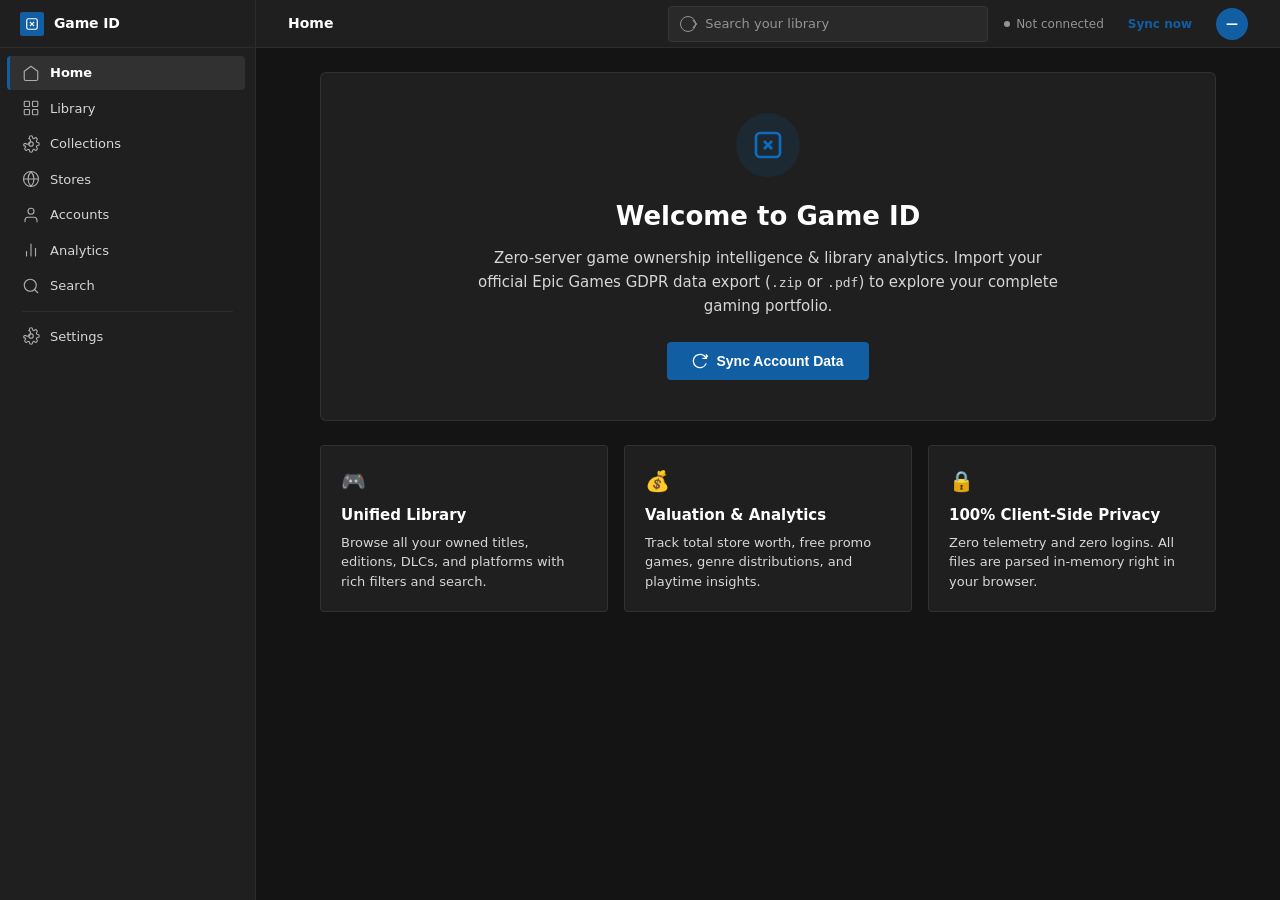
==== commit d8d5eaf8: "feat: turn project into clean zero-account MVP with Remove Account and privacy safeguards - Remove h" ====
--- a/app/index.html
+++ b/app/index.html
@@ -15,6 +15,9 @@
   <link rel="stylesheet" href="pages/collections.css">
   <link rel="stylesheet" href="pages/settings.css">
   <link rel="stylesheet" href="pages/search.css">
+  <link rel="stylesheet" href="pages/sync-modal.css">
+  <script src="vendor/jszip.min.js"></script>
+  <script src="vendor/pdf.min.js"></script>
 </head>
 <body>
   <div id="app" class="app">
@@ -25,11 +28,6 @@
           <svg viewBox="0 0 24 24"><rect x="3" y="3" width="18" height="18" rx="3" ry="3"/><line x1="9" y1="9" x2="15" y2="15"/><line x1="15" y1="9" x2="9" y2="15"/></svg>
         </div>
         <span class="name">Game ID</span>
-      </div>
-
-      <div class="account-switcher">
-        <button class="account-btn" data-account="A">A</button>
-        <button class="account-btn active" data-account="B">B</button>
       </div>
 
       <nav class="nav">
@@ -81,10 +79,10 @@
           </div>
           <div class="sync-status">
             <span class="sync-dot"></span>
-            <span>Synced 4m ago</span>
+            <span>Not connected</span>
           </div>
           <button class="sync-btn">Sync now</button>
-          <div class="user-avatar">SK</div>
+          <div class="user-avatar" title="Account profile">—</div>
         </div>
       </header>
       <div class="content" id="content">
--- a/app/theme.css
+++ b/app/theme.css
@@ -1,7 +1,7 @@
 /* ==========================================================================
    Game ID — Fluent 2 Design Tokens
    Dark primary, Light fully supported via data-theme attribute.
-   All values from CLAUDE.md § Variables & § Semantic colour ladder.
+   All values from DESIGN_SYSTEM.md § Variables & § Semantic colour ladder.
    ========================================================================== */
 
 /* ---- Primitives ---------------------------------------------------------- */
--- a/app/index.css
+++ b/app/index.css
@@ -65,44 +65,6 @@
   font-weight: 600;
   color: var(--fg-primary);
   letter-spacing: -0.01em;
-}
-
-/* ---- Account switcher (Figma: circular A/B buttons) ---------------------- */
-.account-switcher {
-  display: flex;
-  justify-content: center;
-  gap: 8px;
-  padding: 14px 16px;
-  border-bottom: 1px solid var(--stroke-divider);
-}
-
-.account-btn {
-  width: 40px;
-  height: 40px;
-  display: flex;
-  align-items: center;
-  justify-content: center;
-  font-family: var(--font-sans);
-  font-size: 14px;
-  font-weight: 600;
-  color: var(--fg-secondary);
-  background: transparent;
-  border: 1px solid var(--stroke-subtle);
-  border-radius: var(--r-circular);
-  cursor: pointer;
-  transition: all var(--t-fast) var(--ease-standard);
-}
-
-.account-btn:hover {
-  background: var(--bg-nav-hover);
-  border-color: var(--stroke-strong);
-  color: var(--fg-primary);
-}
-
-.account-btn.active {
-  background: rgba(15,108,189,0.12);
-  border-color: var(--brand-rest);
-  color: var(--brand-hover);
 }
 
 /* ---- Nav ----------------------------------------------------------------- */
--- a/app/pages/sync-modal.css
+++ b/app/pages/sync-modal.css
@@ -0,0 +1,506 @@
+/* ==========================================================================
+   Game ID — Sync Modal & Drop Zone Styles
+   Fluent 2 Design Language (Modal Elevation 16, Alpha plates, Token compliant)
+   ========================================================================== */
+
+/* Scrim / Backdrop */
+.sync-scrim {
+  position: fixed;
+  inset: 0;
+  background: rgba(0, 0, 0, 0.65);
+  backdrop-filter: blur(4px);
+  display: flex;
+  align-items: center;
+  justify-content: center;
+  z-index: 1000;
+  opacity: 0;
+  visibility: hidden;
+  transition: opacity var(--t-fast) var(--ease-standard),
+              visibility var(--t-fast) var(--ease-standard);
+  padding: 24px;
+}
+
+.sync-scrim.active {
+  opacity: 1;
+  visibility: visible;
+}
+
+/* Modal Frame */
+.sync-modal {
+  width: 100%;
+  max-width: 760px;
+  max-height: 90vh;
+  background: var(--bg-layer);
+  border: 1px solid var(--stroke-default);
+  border-radius: var(--r-xl);
+  box-shadow: 0 16px 36px rgba(0, 0, 0, 0.4), 0 4px 12px rgba(0, 0, 0, 0.2);
+  display: flex;
+  flex-direction: column;
+  overflow: hidden;
+  transform: scale(0.96) translateY(8px);
+  transition: transform var(--t-normal) var(--ease-standard);
+}
+
+.sync-scrim.active .sync-modal {
+  transform: scale(1) translateY(0);
+}
+
+/* Header */
+.sync-header {
+  display: flex;
+  align-items: center;
+  justify-content: space-between;
+  padding: 20px 24px;
+  border-bottom: 1px solid var(--stroke-divider);
+}
+
+.sync-title-group {
+  display: flex;
+  align-items: center;
+  gap: 12px;
+}
+
+.sync-icon-badge {
+  width: 36px;
+  height: 36px;
+  border-radius: var(--r-md);
+  background: var(--bg-chip);
+  border: 1px solid var(--stroke-subtle);
+  display: flex;
+  align-items: center;
+  justify-content: center;
+  color: var(--brand-hover);
+}
+
+.sync-icon-badge svg {
+  width: 20px;
+  height: 20px;
+  fill: none;
+  stroke: currentColor;
+  stroke-width: 2;
+  stroke-linecap: round;
+  stroke-linejoin: round;
+}
+
+.sync-title {
+  font-size: 18px;
+  font-weight: 600;
+  color: var(--fg-primary);
+  line-height: 1.2;
+}
+
+.sync-subtitle {
+  font-size: 12px;
+  color: var(--fg-secondary);
+  margin-top: 2px;
+}
+
+.sync-close-btn {
+  background: transparent;
+  border: none;
+  width: 32px;
+  height: 32px;
+  border-radius: var(--r-md);
+  color: var(--fg-secondary);
+  cursor: pointer;
+  display: flex;
+  align-items: center;
+  justify-content: center;
+  transition: all var(--t-fast) var(--ease-standard);
+}
+
+.sync-close-btn:hover {
+  background: var(--bg-layer-hover);
+  color: var(--fg-primary);
+}
+
+.sync-close-btn svg {
+  width: 18px;
+  height: 18px;
+  stroke: currentColor;
+  stroke-width: 2;
+  stroke-linecap: round;
+  fill: none;
+}
+
+/* Modal Body */
+.sync-body {
+  padding: 24px;
+  overflow-y: auto;
+  flex: 1;
+  display: flex;
+  flex-direction: column;
+  gap: 20px;
+}
+
+/* Drop Zone */
+.sync-dropzone {
+  border: 2px dashed var(--stroke-control);
+  border-radius: var(--r-lg);
+  background: var(--bg-canvas);
+  padding: 40px 24px;
+  display: flex;
+  flex-direction: column;
+  align-items: center;
+  justify-content: center;
+  text-align: center;
+  cursor: pointer;
+  transition: all var(--t-normal) var(--ease-standard);
+  position: relative;
+}
+
+.sync-dropzone:hover, .sync-dropzone.dragover {
+  border-color: var(--brand-hover);
+  background: var(--bg-nav-hover);
+}
+
+.sync-dropzone-icon {
+  width: 48px;
+  height: 48px;
+  border-radius: var(--r-circular);
+  background: var(--bg-chip);
+  display: flex;
+  align-items: center;
+  justify-content: center;
+  color: var(--brand-hover);
+  margin-bottom: 12px;
+}
+
+.sync-dropzone-icon svg {
+  width: 24px;
+  height: 24px;
+  fill: none;
+  stroke: currentColor;
+  stroke-width: 2;
+  stroke-linecap: round;
+  stroke-linejoin: round;
+}
+
+.sync-dropzone-title {
+  font-size: 15px;
+  font-weight: 600;
+  color: var(--fg-primary);
+  margin-bottom: 4px;
+}
+
+.sync-dropzone-desc {
+  font-size: 13px;
+  color: var(--fg-secondary);
+  max-width: 480px;
+  line-height: 1.5;
+}
+
+.sync-dropzone-hint {
+  font-size: 11px;
+  color: var(--fg-quaternary);
+  margin-top: 10px;
+}
+
+.sync-file-input {
+  display: none;
+}
+
+/* Extraction Progress */
+.sync-progress {
+  padding: 20px;
+  background: var(--bg-canvas);
+  border-radius: var(--r-lg);
+  border: 1px solid var(--stroke-subtle);
+  display: flex;
+  flex-direction: column;
+  gap: 12px;
+}
+
+.sync-progress-head {
+  display: flex;
+  align-items: center;
+  justify-content: space-between;
+  font-size: 13px;
+  font-weight: 500;
+  color: var(--fg-secondary);
+}
+
+.sync-progress-bar {
+  height: 6px;
+  background: var(--bg-subtle);
+  border-radius: var(--r-circular);
+  overflow: hidden;
+  position: relative;
+}
+
+.sync-progress-fill {
+  height: 100%;
+  background: var(--brand-hover);
+  border-radius: var(--r-circular);
+  width: 30%;
+  animation: pulseProgress 1.5s infinite ease-in-out;
+}
+
+@keyframes pulseProgress {
+  0% { transform: translateX(-100%); width: 30%; }
+  50% { width: 60%; }
+  100% { transform: translateX(250%); width: 30%; }
+}
+
+/* Extraction Results Card */
+.sync-results {
+  display: flex;
+  flex-direction: column;
+  gap: 16px;
+  animation: fadeIn var(--t-normal) var(--ease-standard);
+}
+
+@keyframes fadeIn {
+  from { opacity: 0; transform: translateY(6px); }
+  to { opacity: 1; transform: translateY(0); }
+}
+
+.sync-success-banner {
+  display: flex;
+  align-items: center;
+  gap: 10px;
+  padding: 12px 16px;
+  background: rgba(94, 199, 94, 0.1);
+  border: 1px solid var(--status-success-fg);
+  border-radius: var(--r-md);
+  color: var(--status-success-fg);
+  font-size: 13px;
+  font-weight: 500;
+}
+
+.sync-success-banner svg {
+  width: 18px;
+  height: 18px;
+  fill: none;
+  stroke: currentColor;
+  stroke-width: 2;
+  stroke-linecap: round;
+  flex-shrink: 0;
+}
+
+/* Account Info Card */
+.sync-account-card {
+  background: var(--bg-canvas);
+  border: 1px solid var(--stroke-subtle);
+  border-radius: var(--r-lg);
+  padding: 20px;
+  display: flex;
+  flex-direction: column;
+  gap: 16px;
+}
+
+.sync-account-head {
+  display: flex;
+  align-items: center;
+  gap: 14px;
+}
+
+.sync-account-avatar {
+  width: 48px;
+  height: 48px;
+  border-radius: var(--r-circular);
+  background: var(--brand-rest);
+  color: #ffffff;
+  display: flex;
+  align-items: center;
+  justify-content: center;
+  font-size: 18px;
+  font-weight: 600;
+}
+
+.sync-account-name {
+  font-size: 16px;
+  font-weight: 600;
+  color: var(--fg-primary);
+}
+
+.sync-account-sub {
+  font-size: 12px;
+  color: var(--fg-tertiary);
+  margin-top: 2px;
+}
+
+.sync-account-details-grid {
+  display: grid;
+  grid-template-columns: repeat(3, 1fr);
+  gap: 12px;
+  padding-top: 14px;
+  border-top: 1px solid var(--stroke-divider);
+}
+
+.sync-detail-item {
+  display: flex;
+  flex-direction: column;
+  gap: 2px;
+}
+
+.sync-detail-label {
+  font-size: 11px;
+  color: var(--fg-quaternary);
+  text-transform: uppercase;
+  letter-spacing: 0.04em;
+}
+
+.sync-detail-val {
+  font-size: 13px;
+  font-weight: 500;
+  color: var(--fg-secondary);
+  white-space: nowrap;
+  overflow: hidden;
+  text-overflow: ellipsis;
+}
+
+/* Connected Accounts List */
+.sync-connected-section {
+  display: flex;
+  flex-direction: column;
+  gap: 8px;
+}
+
+.sync-section-title {
+  font-size: 12px;
+  font-weight: 600;
+  color: var(--fg-secondary);
+  text-transform: uppercase;
+  letter-spacing: 0.05em;
+}
+
+.sync-connected-grid {
+  display: grid;
+  grid-template-columns: repeat(auto-fill, minmax(210px, 1fr));
+  gap: 10px;
+}
+
+.sync-connected-card {
+  background: var(--bg-canvas);
+  border: 1px solid var(--stroke-subtle);
+  border-radius: var(--r-md);
+  padding: 10px 12px;
+  display: flex;
+  align-items: center;
+  gap: 10px;
+}
+
+.sync-auth-icon {
+  width: 28px;
+  height: 28px;
+  border-radius: var(--r-sm);
+  background: var(--bg-chip);
+  display: flex;
+  align-items: center;
+  justify-content: center;
+  font-size: 14px;
+}
+
+.sync-auth-info {
+  display: flex;
+  flex-direction: column;
+  min-width: 0;
+}
+
+.sync-auth-type {
+  font-size: 12px;
+  font-weight: 600;
+  color: var(--fg-primary);
+  text-transform: capitalize;
+}
+
+.sync-auth-name {
+  font-size: 11px;
+  color: var(--fg-tertiary);
+  white-space: nowrap;
+  overflow: hidden;
+  text-overflow: ellipsis;
+}
+
+/* Games list preview */
+.sync-games-preview {
+  display: flex;
+  flex-direction: column;
+  gap: 8px;
+}
+
+.sync-games-table-wrapper {
+  max-height: 180px;
+  overflow-y: auto;
+  border: 1px solid var(--stroke-subtle);
+  border-radius: var(--r-md);
+  background: var(--bg-canvas);
+}
+
+.sync-games-table {
+  width: 100%;
+  border-collapse: collapse;
+  font-size: 12px;
+}
+
+.sync-games-table th {
+  position: sticky;
+  top: 0;
+  background: var(--bg-subtle);
+  padding: 8px 12px;
+  text-align: left;
+  font-weight: 600;
+  color: var(--fg-secondary);
+  border-bottom: 1px solid var(--stroke-divider);
+}
+
+.sync-games-table td {
+  padding: 7px 12px;
+  border-bottom: 1px solid var(--stroke-divider);
+  color: var(--fg-secondary);
+}
+
+.sync-games-table tr:last-child td {
+  border-bottom: none;
+}
+
+/* Footer */
+.sync-footer {
+  padding: 16px 24px;
+  border-top: 1px solid var(--stroke-divider);
+  background: var(--bg-canvas);
+  display: flex;
+  align-items: center;
+  justify-content: space-between;
+  gap: 12px;
+}
+
+.sync-footer-actions {
+  display: flex;
+  align-items: center;
+  gap: 10px;
+}
+
+.btn-secondary {
+  padding: 7px 16px;
+  font-size: 13px;
+  font-weight: 500;
+  color: var(--fg-primary);
+  background: transparent;
+  border: 1px solid var(--stroke-default);
+  border-radius: var(--r-md);
+  cursor: pointer;
+  transition: all var(--t-fast) var(--ease-standard);
+}
+
+.btn-secondary:hover {
+  background: var(--bg-layer-hover);
+  border-color: var(--stroke-strong);
+}
+
+.btn-primary {
+  padding: 7px 18px;
+  font-size: 13px;
+  font-weight: 600;
+  color: #ffffff;
+  background: var(--brand-rest);
+  border: 1px solid transparent;
+  border-radius: var(--r-md);
+  cursor: pointer;
+  transition: all var(--t-fast) var(--ease-standard);
+}
+
+.btn-primary:hover {
+  background: var(--brand-hover);
+}
